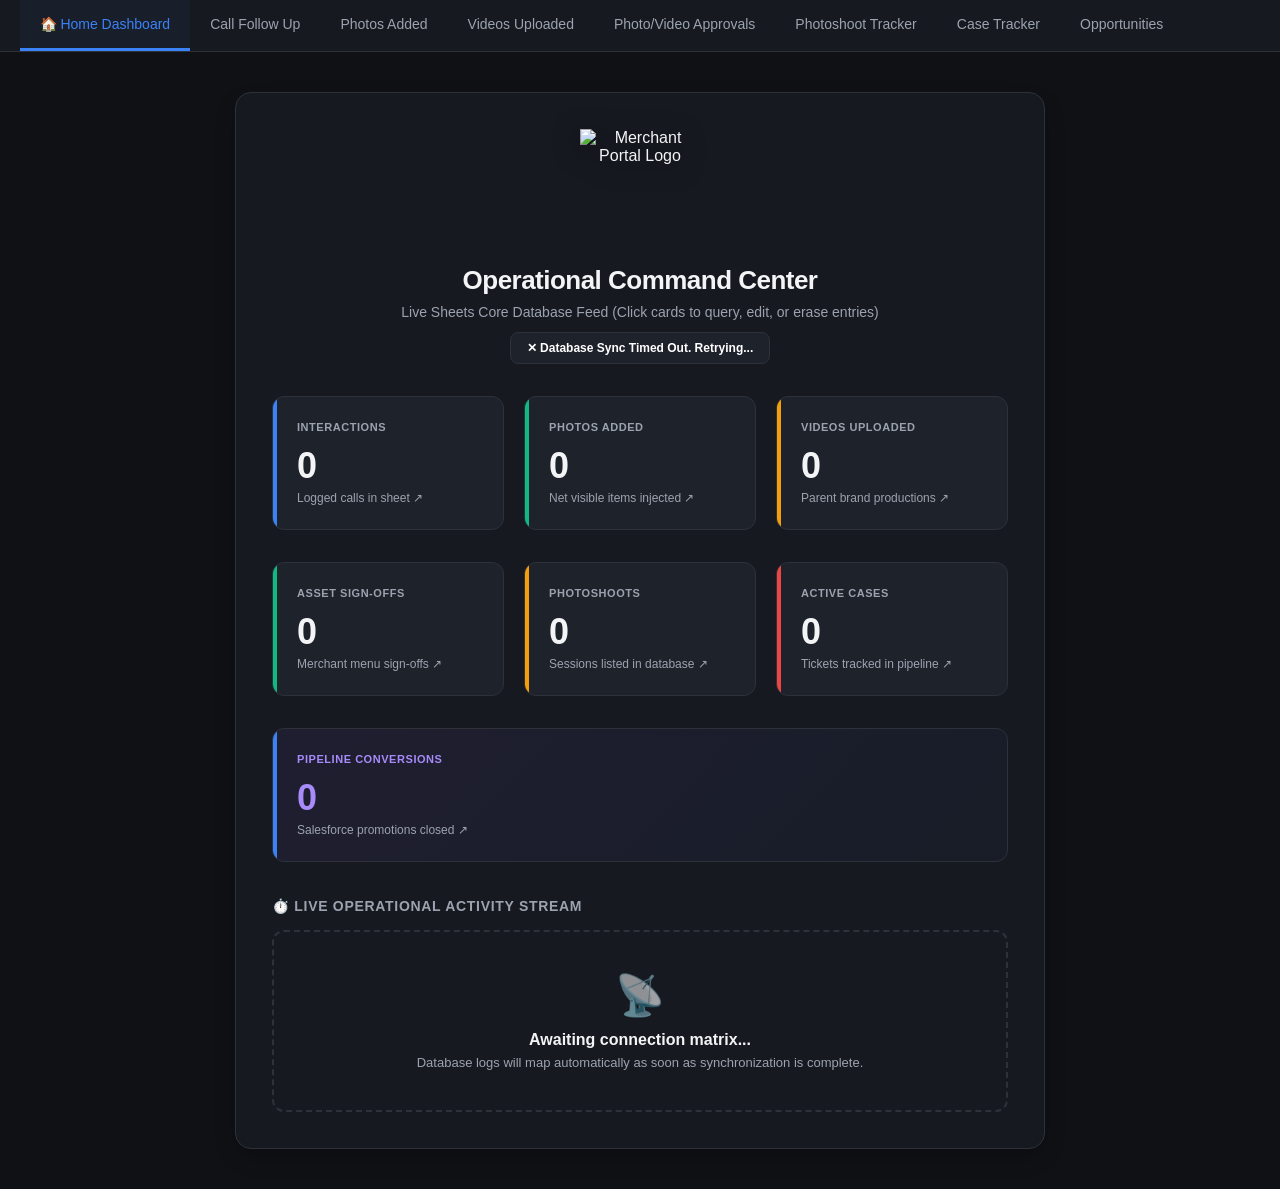
==== index.html @ c9da411a "Update index.html" ====
<!DOCTYPE html>
<html lang="en">
<head>
    <meta charset="UTF-8">
    <meta name="viewport" content="width=device-width, initial-scale=1.0">
    <title>Merchant Portal v3.0 - Live Sync Edition</title>
    
    <link rel="icon" type="image/png" href="https://i.imgur.com/VcJTtbD.png">
    
    <style>
        :root {
            --bg-color: #0f1115;
            --card-bg: #161920;
            --input-bg: #1e222b;
            --accent-color: #3b82f6;
            --accent-hover: #2563eb;
            --text-main: #f3f4f6;
            --text-muted: #9ca3af;
            --border-color: #2d3139;
            --success-color: #10b981;
            --warning-color: #f59e0b;
            --danger-color: #ef4444;
        }

        body {
            font-family: -apple-system, BlinkMacSystemFont, "Segoe UI", Roboto, sans-serif;
            background-color: var(--bg-color);
            color: var(--text-main);
            margin: 0;
            padding: 0;
            display: flex;
            flex-direction: column;
            align-items: center;
            min-height: 100vh;
        }

        .tab-navigation {
            width: 100%;
            background-color: var(--card-bg);
            border-bottom: 1px solid var(--border-color);
            display: flex;
            overflow-x: auto;
            padding: 0 20px;
            box-sizing: border-box;
            position: sticky;
            top: 0;
            z-index: 100;
        }

        .tab {
            padding: 16px 20px;
            font-size: 14px;
            font-weight: 500;
            color: var(--text-muted);
            cursor: pointer;
            border-bottom: 3px solid transparent;
            white-space: nowrap;
            transition: all 0.2s ease;
        }

        .tab.active {
            color: var(--accent-color);
            border-bottom-color: var(--accent-color);
            background-color: rgba(59, 130, 246, 0.05);
        }

        .tab:hover:not(.active) {
            color: var(--text-main);
            background-color: rgba(255, 255, 255, 0.02);
        }

        .container {
            width: 100%;
            max-width: 850px;
            padding: 40px 20px;
            box-sizing: border-box;
        }

        header {
            margin-bottom: 32px;
            text-align: center;
            display: flex;
            flex-direction: column;
            align-items: center;
        }

        .app-logo {
            width: 120px;
            height: 120px;
            object-fit: contain;
            margin-bottom: 16px;
            filter: drop-shadow(0 4px 12px rgba(0, 0, 0, 0.5));
        }

        h1 {
            font-size: 26px;
            font-weight: 600;
            margin: 0 0 8px 0;
            letter-spacing: -0.02em;
        }

        header p {
            color: var(--text-muted);
            margin: 0;
            font-size: 14px;
        }

        .form-card {
            background-color: var(--card-bg);
            border: 1px solid var(--border-color);
            border-radius: 16px;
            padding: 36px;
            box-shadow: 0 10px 25px -5px rgba(0, 0, 0, 0.3);
        }

        .form-section {
            display: none;
        }

        .form-section.active {
            display: block;
        }

        .form-group {
            margin-bottom: 24px;
        }

        .conditional-fields {
            display: none;
            border-left: 3px solid var(--accent-color);
            padding-left: 20px;
            margin-bottom: 24px;
            animation: fadeIn 0.3s ease-in-out;
        }

        @keyframes fadeIn {
            from { opacity: 0; transform: translateY(-5px); }
            to { opacity: 1; transform: translateY(0); }
        }

        label {
            display: block;
            font-size: 12px;
            font-weight: 600;
            margin-bottom: 8px;
            color: var(--text-muted);
            text-transform: uppercase;
            letter-spacing: 0.05em;
        }

        input[type="text"], input[type="number"], input[type="date"], input[type="time"], input[type="url"], select, textarea {
            width: 100%;
            padding: 14px;
            background-color: var(--input-bg);
            border: 1px solid var(--border-color);
            border-radius: 8px;
            color: var(--text-main);
            font-size: 15px;
            box-sizing: border-box;
            transition: all 0.2s ease;
        }

        input:focus, select:focus, textarea:focus {
            outline: none;
            border-color: var(--accent-color);
            box-shadow: 0 0 0 3px rgba(59, 130, 246, 0.15);
        }

        textarea {
            resize: vertical;
            min-height: 100px;
            font-family: inherit;
        }

        .grid-2 {
            display: grid;
            grid-template-columns: 1fr 1fr;
            gap: 20px;
        }

        .grid-3 {
            display: grid;
            grid-template-columns: 2fr 1fr 1fr;
            gap: 16px;
            align-items: end;
        }

        @media (max-width: 768px) {
            .grid-2, .grid-3 {
                grid-template-columns: 1fr;
                gap: 12px;
            }
        }

        button {
            width: 100%;
            padding: 16px;
            background-color: var(--accent-color);
            border: none;
            border-radius: 8px;
            color: white;
            font-size: 16px;
            font-weight: 600;
            cursor: pointer;
            transition: background-color 0.2s ease;
            margin-top: 10px;
        }

        button:hover { background-color: var(--accent-hover); }
        button:disabled { background-color: var(--border-color); color: var(--text-muted); cursor: not-allowed; }

        .status-msg {
            margin-top: 20px;
            font-size: 14px;
            text-align: center;
            font-weight: 500;
            padding: 12px;
            border-radius: 8px;
            display: none;
        }

        /* ================= DASHBOARD STYLES ================= */
        .dashboard-grid {
            display: grid;
            grid-template-columns: repeat(auto-fit, minmax(220px, 1fr));
            gap: 20px;
            margin-bottom: 32px;
        }

        .dash-card {
            background-color: var(--input-bg);
            border: 1px solid var(--border-color);
            border-radius: 12px;
            padding: 24px;
            display: flex;
            flex-direction: column;
            justify-content: space-between;
            position: relative;
            overflow: hidden;
            cursor: pointer;
            transition: transform 0.2s ease, box-shadow 0.2s ease;
        }

        .dash-card:hover {
            transform: translateY(-2px);
            box-shadow: 0 6px 20px rgba(0, 0, 0, 0.4);
            background-color: #232833;
        }

        .dash-card::before {
            content: '';
            position: absolute;
            top: 0;
            left: 0;
            width: 4px;
            height: 100%;
            background-color: var(--accent-color);
        }

        .dash-card.success::before { background-color: var(--success-color); }
        .dash-card.warning::before { background-color: var(--warning-color); }
        .dash-card.danger::before { background-color: var(--danger-color); }

        .dash-card-title {
            font-size: 11px;
            font-weight: 600;
            color: var(--text-muted);
            text-transform: uppercase;
            letter-spacing: 0.05em;
        }

        .dash-card-value {
            font-size: 36px;
            font-weight: 700;
            margin: 12px 0 4px 0;
            color: var(--text-main);
        }

        .dash-card-meta { font-size: 12px; color: var(--text-muted); }

        .empty-state {
            text-align: center;
            padding: 40px 20px;
            border: 2px dashed var(--border-color);
            border-radius: 12px;
            color: var(--text-muted);
            margin-top: 16px;
        }

        .empty-state-icon { font-size: 40px; margin-bottom: 12px; opacity: 0.6; }
        .empty-state h3 { margin: 0 0 6px 0; color: var(--text-main); font-size: 16px; }
        .empty-state p { margin: 0; font-size: 13px; }

        .recent-activity-section { margin-top: 36px; }

        .section-title {
            font-size: 14px;
            font-weight: 600;
            text-transform: uppercase;
            letter-spacing: 0.05em;
            color: var(--text-muted);
            margin-bottom: 16px;
            display: flex;
            align-items: center;
            gap: 8px;
        }

        .activity-log-item {
            background-color: var(--input-bg);
            border: 1px solid var(--border-color);
            padding: 14px 18px;
            border-radius: 8px;
            margin-bottom: 10px;
            display: flex;
            justify-content: space-between;
            align-items: center;
            font-size: 14px;
            animation: fadeIn 0.3s ease-in-out;
        }

        .activity-details span { font-weight: 600; color: var(--accent-color); }
        .activity-time { font-size: 12px; color: var(--text-muted); }

        .badge { padding: 4px 8px; font-size: 11px; font-weight: 600; border-radius: 4px; text-transform: uppercase; }
        .badge.call { background: rgba(59, 130, 246, 0.15); color: #60a5fa; }
        .badge.photo { background: rgba(16, 185, 129, 0.15); color: #34d399; }
        .badge.video { background: rgba(245, 158, 11, 0.15); color: #fbbf24; }
        .badge.case { background: rgba(239, 68, 68, 0.15); color: #f87171; }
        .badge.opp { background: rgba(139, 92, 246, 0.15); color: #a78bfa; }

        /* ================= MODAL INTERFACE OVERLAY FILTERS ================= */
        .modal-overlay {
            display: none;
            position: fixed;
            top: 0;
            left: 0;
            width: 100%;
            height: 100%;
            background-color: rgba(0, 0, 0, 0.75);
            backdrop-filter: blur(4px);
            z-index: 1000;
            justify-content: center;
            align-items: center;
            padding: 20px;
            box-sizing: border-box;
        }

        .modal-window {
            background-color: var(--card-bg);
            border: 1px solid var(--border-color);
            border-radius: 16px;
            width: 100%;
            max-width: 750px;
            max-height: 85vh;
            display: flex;
            flex-direction: column;
            box-shadow: 0 20px 50px rgba(0, 0, 0, 0.6);
            animation: modalSlideUp 0.2s ease-out;
        }

        @keyframes modalSlideUp {
            from { opacity: 0; transform: translateY(15px); }
            to { opacity: 1; transform: translateY(0); }
        }

        .modal-header {
            padding: 20px 24px;
            border-bottom: 1px solid var(--border-color);
            display: flex;
            justify-content: space-between;
            align-items: center;
        }

        .modal-title { font-size: 18px; font-weight: 600; margin: 0; }
        .modal-close-btn { background: none; border: none; color: var(--text-muted); font-size: 24px; cursor: pointer; padding: 0; margin: 0; width: auto; }
        .modal-close-btn:hover { color: var(--text-main); }

        .filter-control-panel {
            background-color: var(--input-bg);
            border-bottom: 1px solid var(--border-color);
            padding: 20px 24px;
        }

        .filter-control-panel input { padding: 10px; font-size: 14px; }
        .filter-action-btn { padding: 11px 14px; font-size: 13px; font-weight: 600; margin-top: 0; border-radius: 6px; }

        .modal-body { padding: 24px; overflow-y: auto; flex: 1; }

        .modal-data-row {
            background-color: var(--input-bg);
            border: 1px solid var(--border-color);
            border-radius: 10px;
            padding: 18px;
            margin-bottom: 14px;
            font-size: 14px;
            position: relative;
            box-shadow: 0 2px 8px rgba(0,0,0,0.15);
        }

        .modal-data-row .row-meta-tag {
            color: var(--accent-color);
            font-size: 11px;
            font-weight: 600;
            display: block;
            margin-bottom: 6px;
            text-transform: uppercase;
            letter-spacing: 0.05em;
        }

        .metric-item-pill-grid {
            display: grid;
            grid-template-columns: repeat(auto-fill, minmax(180px, 1fr));
            gap: 12px;
            margin-top: 10px;
            background-color: rgba(255,255,255,0.01);
            padding: 12px;
            border-radius: 6px;
            border: 1px solid var(--border-color);
        }

        .metric-pill strong { color: var(--text-muted); font-weight: 500; font-size: 11px; display:block; text-transform: uppercase; margin-bottom: 2px;}
        
        .mutation-btn-group {
            display: flex;
            justify-content: flex-end;
            gap: 10px;
            margin-top: 14px;
            border-top: 1px solid var(--border-color);
            padding-top: 12px;
        }

        .mutation-inline-btn {
            width: auto;
            margin-top: 0;
            padding: 6px 14px;
            font-size: 12px;
            border-radius: 4px;
        }
        .mutation-inline-btn.edit-trigger { background-color: var(--input-bg); border: 1px solid var(--border-color); color: var(--text-main); }
        .mutation-inline-btn.edit-trigger:hover { background-color: #2a2f3b; }
        .mutation-inline-btn.delete-trigger { background-color: rgba(239, 68, 68, 0.15); color: #f87171; border: 1px solid rgba(239, 68, 68, 0.2); }
        .mutation-inline-btn.delete-trigger:hover { background-color: var(--danger-color); color: white; }

        .inline-editing-form input, .inline-editing-form select, .inline-editing-form textarea {
            padding: 8px;
            font-size: 13px;
            margin-top: 4px;
        }
    </style>
</head>
<body>

<nav class="tab-navigation">
    <div class="tab active" onclick="switchTab(event, 'homeSection')">🏠 Home Dashboard</div>
    <div class="tab" onclick="switchTab(event, 'callsSection')">Call Follow Up</div>
    <div class="tab" onclick="switchTab(event, 'photosAddedSection')">Photos Added</div>
    <div class="tab" onclick="switchTab(event, 'videosUploadedSection')">Videos Uploaded</div>
    <div class="tab" onclick="switchTab(event, 'approvalsSection')">Photo/Video Approvals</div>
    <div class="tab" onclick="switchTab(event, 'photoshootSection')">Photoshoot Tracker</div>
    <div class="tab" onclick="switchTab(event, 'caseTrackerSection')">Case Tracker</div>
    <div class="tab" onclick="switchTab(event, 'opportunitiesSection')">Opportunities</div>
</nav>

<div class="container">
    <div class="form-card">
        
        <div id="homeSection" class="form-section active">
            <header>
                <img src="https://i.imgur.com/VcJTtbD.png" alt="Merchant Portal Logo" class="app-logo">
                <h1>Operational Command Center</h1>
                <p>Live Sheets Core Database Feed (Click cards to query, edit, or erase entries)</p>
                <button id="syncDatabaseBtn" onclick="syncGlobalHistory()" style="width:auto; padding: 8px 16px; font-size:12px; margin-top:12px; background-color: var(--input-bg); border: 1px solid var(--border-color);">🔄 Fetch Historical Logs</button>
            </header>

            <div class="dashboard-grid">
                <div class="dash-card" onclick="openDataModal('calls')">
                    <div class="dash-card-title">Interactions</div>
                    <div class="dash-card-value" id="dashCallsCount">0</div>
                    <div class="dash-card-meta">Logged calls in sheet ↗</div>
                </div>
                <div class="dash-card success" onclick="openDataModal('photosAdded')">
                    <div class="dash-card-title">Photos Added</div>
                    <div class="dash-card-value" id="dashPhotosCount">0</div>
                    <div class="dash-card-meta">Net visible items injected ↗</div>
                </div>
                <div class="dash-card warning" onclick="openDataModal('videosUploaded')">
                    <div class="dash-card-title">Videos Uploaded</div>
                    <div class="dash-card-value" id="dashVideosCount">0</div>
                    <div class="dash-card-meta">Parent brand productions ↗</div>
                </div>
            </div>

            <div class="dashboard-grid">
                <div class="dash-card success" onclick="openDataModal('contentApprovals')">
                    <div class="dash-card-title">Asset Sign-Offs</div>
                    <div class="dash-card-value" id="dashApprovalsCount">0</div>
                    <div class="dash-card-meta">Merchant menu sign-offs ↗</div>
                </div>
                <div class="dash-card warning" onclick="openDataModal('photoshootTracker')">
                    <div class="dash-card-title">Photoshoots</div>
                    <div class="dash-card-value" id="dashShootsCount">0</div>
                    <div class="dash-card-meta">Sessions listed in database ↗</div>
                </div>
                <div class="dash-card danger" onclick="openDataModal('caseTracker')">
                    <div class="dash-card-title">Active Cases</div>
                    <div class="dash-card-value" id="dashCasesCount">0</div>
                    <div class="dash-card-meta">Tickets tracked in pipeline ↗</div>
                </div>
            </div>

            <div class="dashboard-grid" style="grid-template-columns: 1fr;">
                <div class="dash-card" style="background: linear-gradient(135deg, rgba(139, 92, 246, 0.08) 0%, rgba(59, 130, 246, 0.03) 100%);" onclick="openDataModal('opportunities')">
                    <div class="dash-card-title" style="color: #a78bfa;">Pipeline Conversions</div>
                    <div class="dash-card-value" id="dashOppsCount" style="color: #a78bfa;">0</div>
                    <div class="dash-card-meta">Salesforce promotions closed ↗</div>
                </div>
            </div>

            <div class="recent-activity-section">
                <div class="section-title">⏱️ Live Operational Activity Stream</div>
                <div id="activityStreamContainer">
                    <div class="empty-state" id="dashboardEmptyState">
                        <div class="empty-state-icon">📡</div>
                        <h3>Awaiting connection matrix...</h3>
                        <p>Database logs will map automatically as soon as synchronization is complete.</p>
                    </div>
                </div>
            </div>
        </div>
        
        <div id="callsSection" class="form-section">
            <header>
                <img src="https://i.imgur.com/VcJTtbD.png" class="app-logo">
                <h1>Call Follow Up</h1>
            </header>
            <form onsubmit="handleFormSubmit(event, 'calls')">
                <div class="form-group">
                    <label>Store Name</label>
                    <input type="text" name="storeName" required>
                </div>
                <div class="grid-2">
                    <div class="form-group">
                        <label>Goal</label>
                        <select name="callGoal" required>
                            <option value="Decision Maker Call">Decision Maker Call</option>
                            <option value="Gate keeper call">Gate keeper call</option>
                            <option value="Google Meet Meeting">Google Meet Meeting</option>
                        </select>
                    </div>
                    <div class="form-group">
                        <label>Result</label>
                        <select name="callResult" required>
                            <option value="Completed">Completed</option>
                            <option value="Appointment set">Appointment set</option>
                            <option value="Pitching">Pitching</option>
                            <option value="No answer">No answer</option>
                            <option value="Left VM">Left VM</option>
                            <option value="Hung up">Hung up</option>
                            <option value="Requested callback">Requested callback</option>
                            <option value="DM Identified">DM Identified</option>
                            <option value="Incorrect number">Incorrect number</option>
                        </select>
                    </div>
                </div>
                <div class="grid-2">
                    <div class="form-group">
                        <label>Date (Optional)</label>
                        <input type="date" name="followUpDate">
                    </div>
                    <div class="form-group">
                        <label>Time (Optional)</label>
                        <input type="time" name="followUpTime">
                    </div>
                </div>
                <div class="form-group">
                    <label>Call Notes</label>
                    <textarea name="callNotes"></textarea>
                </div>
                <button type="submit">Log Call Entry</button>
            </form>
            <div class="status-msg"></div>
        </div>

        <div id="photosAddedSection" class="form-section">
            <header>
                <img src="https://i.imgur.com/VcJTtbD.png" class="app-logo">
                <h1>Photos Added</h1>
            </header>
            <form onsubmit="handleFormSubmit(event, 'photosAdded')">
                <div class="form-group">
                    <label>Store Name</label>
                    <input type="text" name="storeName" required>
                </div>
                <div class="grid-2">
                    <div class="form-group">
                        <label>Prev Missing</label>
                        <input type="number" name="prevMissing" required>
                    </div>
                    <div class="form-group">
                        <label>Curr Missing</label>
                        <input type="number" name="currMissing" required>
                    </div>
                </div>
                <button type="submit">Log Photos Added</button>
            </form>
            <div class="status-msg"></div>
        </div>

        <div id="videosUploadedSection" class="form-section">
            <header>
                <img src="https://i.imgur.com/VcJTtbD.png" class="app-logo">
                <h1>Videos Uploaded</h1>
            </header>
            <form onsubmit="handleFormSubmit(event, 'videosUploaded')">
                <div class="form-group">
                    <label>Business Name</label>
                    <input type="text" name="businessName" required>
                </div>
                <button type="submit">Log Video Upload</button>
            </form>
            <div class="status-msg"></div>
        </div>

        <div id="approvalsSection" class="form-section">
            <header>
                <img src="https://i.imgur.com/VcJTtbD.png" class="app-logo">
                <h1>Approvals</h1>
            </header>
            <form onsubmit="handleFormSubmit(event, 'contentApprovals')">
                <div class="form-group">
                    <label>Store Name</label>
                    <input type="text" name="storeName" required>
                </div>
                <div class="form-group">
                    <label>Type</label>
                    <select name="approvalType" required>
                        <option value="Photos Approved">Photos Approved</option>
                        <option value="Videos Approved">Videos Approved</option>
                        <option value="Both Approved">Both Approved</option>
                    </select>
                </div>
                <div class="form-group">
                    <label>Notes</label>
                    <textarea name="approvalNotes"></textarea>
                </div>
                <button type="submit">Log Asset Approval</button>
            </form>
            <div class="status-msg"></div>
        </div>

        <div id="photoshootSection" class="form-section">
            <header>
                <img src="https://i.imgur.com/VcJTtbD.png" class="app-logo">
                <h1>Photoshoot</h1>
            </header>
            <form onsubmit="handleFormSubmit(event, 'photoshootTracker')">
                <div class="form-group">
                    <label>Store Name</label>
                    <input type="text" name="storeName" required>
                </div>
                <div class="grid-2">
                    <div class="form-group">
                        <label>Date</label>
                        <input type="date" name="shootDate" required>
                    </div>
                    <div class="form-group">
                        <label>Time</label>
                        <input type="time" name="shootTime" required>
                    </div>
                </div>
                <div class="form-group">
                    <label>Status</label>
                    <select name="shootStatus" required>
                        <option value="Completed">Completed</option>
                        <option value="In progress">In progress</option>
                        <option value="Blocked">Blocked</option>
                    </select>
                </div>
                <div class="form-group">
                    <label>Notes</label>
                    <textarea name="shootNotes"></textarea>
                </div>
                <button type="submit">Log Photoshoot Entry</button>
            </form>
            <div class="status-msg"></div>
        </div>

        <div id="caseTrackerSection" class="form-section">
            <header>
                <img src="https://i.imgur.com/VcJTtbD.png" class="app-logo">
                <h1>Case Tracker</h1>
            </header>
            <form onsubmit="handleFormSubmit(event, 'caseTracker')">
                <div class="grid-2">
                    <div class="form-group">
                        <label>Business Name</label>
                        <input type="text" name="businessName" required>
                    </div>
                    <div class="form-group">
                        <label>Case #</label>
                        <input type="text" name="caseNumber" required>
                    </div>
                </div>
                <div class="grid-2">
                    <div class="form-group">
                        <label>Type</label>
                        <select name="caseType" required>
                            <option value="AM Case">AM Case</option>
                            <option value="Photo Case">Photo Case</option>
                            <option value="Menu">Menu</option>
                        </select>
                    </div>
                    <div class="form-group">
                        <label>Resolved?</label>
                        <select name="caseResolved" required>
                            <option value="In progress">In progress</option>
                            <option value="Resolved">Resolved</option>
                            <option value="Solved w/ no resolution">Solved w/ no resolution</option>
                        </select>
                    </div>
                </div>
                <div class="form-group">
                    <label>Notes</label>
                    <textarea name="caseNotes"></textarea>
                </div>
                <button type="submit">Log Case Ticket</button>
            </form>
            <div class="status-msg"></div>
        </div>

        <div id="opportunitiesSection" class="form-section">
            <header>
                <img src="https://i.imgur.com/VcJTtbD.png" class="app-logo">
                <h1>Opportunities</h1>
            </header>
            <form onsubmit="handleFormSubmit(event, 'opportunities')">
                <div class="grid-2">
                    <div class="form-group">
                        <label>Store Name</label>
                        <input type="text" name="storeName" required>
                    </div>
                    <div class="form-group">
                        <label>Type</label>
                        <select name="oppType" required>
                            <option value="Ad">Ad</option>
                            <option value="Promo">Promo</option>
                        </select>
                    </div>
                </div>
                <div class="form-group">
                    <label>Co-Funded?</label>
                    <select name="isCoFunded" onchange="toggleCoFundedFields(this.value)">
                        <option value="No">No</option>
                        <option value="Yes">Yes</option>
                    </select>
                </div>
                <div class="conditional-fields" id="coFundedBlock">
                    <div class="grid-2">
                        <div class="form-group">
                            <label>Split %</label>
                            <input type="text" name="coFundedSplit" placeholder="70/30">
                        </div>
                        <div class="form-group">
                            <label>Budget</label>
                            <input type="text" name="oppBudget">
                        </div>
                    </div>
                </div>
                <div class="form-group">
                    <label>Salesforce Link</label>
                    <input type="url" name="salesforceLink" required>
                </div>
                <button type="submit">Log Opportunity</button>
            </form>
            <div class="status-msg"></div>
        </div>

    </div>
</div>

<div id="dataModal" class="modal-overlay" onclick="closeDataModal(event)">
    <div class="modal-window" onclick="event.stopPropagation()">
        <div class="modal-header">
            <h2 class="modal-title" id="modalTitle">Database Engine Log Query</h2>
            <button class="modal-close-btn" onclick="document.getElementById('dataModal').style.display='none'">×</button>
        </div>
        
        <div class="filter-control-panel">
            <div class="grid-3">
                <div>
                    <label style="font-size:10px; margin-bottom:4px;">Merchant Name Search</label>
                    <input type="text" id="filterStoreSearch" placeholder="Search by text index...">
                </div>
                <div>
                    <label style="font-size:10px; margin-bottom:4px;">Start Date Range</label>
                    <input type="date" id="filterStartDate">
                </div>
                <div>
                    <label style="font-size:10px; margin-bottom:4px;">End Date Range</label>
                    <input type="date" id="filterEndDate">
                </div>
            </div>
            <div class="grid-2" style="margin-top: 14px; gap: 10px;">
                <button class="filter-action-btn" onclick="applyActiveModalFilters()" style="background-color: var(--accent-color);">🔍 Apply Filter Execution</button>
                <button class="filter-action-btn" onclick="resetModalFilters()" style="background-color: var(--input-bg); border: 1px solid var(--border-color); color: var(--text-main);">Reset Parameters</button>
            </div>
        </div>

        <div class="modal-body" id="modalBody"></div>
    </div>
</div>

<script>
    const WEB_APP_URL = "https://script.google.com/a/macros/ext.doordash.com/s/AKfycbwh7GddixjGsa8F1WHE45UZ7JmR4wZBAHrEcks8XUan-2PnwI0G-pnbQ5vX62OKtggAJQ/exec";
    
    let currentModalCategory = "";
    
    const sessionMetrics = { calls: 0, photosAdded: 0, videosUploaded: 0, contentApprovals: 0, photoshootTracker: 0, caseTracker: 0, opportunities: 0 };
    const localSessionHistory = { calls: [], photosAdded: [], videosUploaded: [], contentApprovals: [], photoshootTracker: [], caseTracker: [], opportunities: [] };
    let globalHistoricalDatabase = {}; 

    const sheetTabMapping = {
        calls: "Calls Master",
        photosAdded: "Photos Added",
        videosUploaded: "Videos Uploaded",
        contentApprovals: "Photo-Video Approvals",
        photoshootTracker: "Photoshoot Tracker",
        caseTracker: "Case Tracker",
        opportunities: "Opportunities"
    };

    function switchTab(event, sectionId) {
        document.querySelectorAll('.tab').forEach(t => t.classList.remove('active'));
        document.querySelectorAll('.form-section').forEach(s => s.classList.remove('active'));
        event.currentTarget.classList.add('active');
        document.getElementById(sectionId).classList.add('active');
    }

    function toggleCoFundedFields(value) {
        const block = document.getElementById('coFundedBlock');
        const inputs = block.querySelectorAll('input');
        if (value === "Yes") { block.style.display = "block"; inputs.forEach(i => i.required = true); } 
        else { block.style.display = "none"; inputs.forEach(i => { i.required = false; i.value = ""; }); }
    }

    function syncGlobalHistory() {
        const syncBtn = document.getElementById('syncDatabaseBtn');
        syncBtn.textContent = "Connecting to Sheets Engine Data Stream...";
        syncBtn.disabled = true;

        const callbackName = 'doorDashCallback_' + Math.round(100000 * Math.random());
        
        window[callbackName] = function(data) {
            globalHistoricalDatabase = data;
            syncBtn.textContent = "✓ Master Sheets Linked Real-Time";
            syncBtn.style.color = "var(--success-color)";
            syncBtn.disabled = false;
            
            recalculateDashboardCounters();
            buildActivityStreamFromHistory();
            
            delete window[callbackName];
            document.getElementById('syncScriptTag')?.remove();
        };

        const script = document.createElement('script');
        script.id = 'syncScriptTag';
        script.src = WEB_APP_URL + (WEB_APP_URL.includes('?') ? '&' : '?') + 'callback=' + callbackName;
        script.onerror = function() {
            syncBtn.textContent = "✕ Database Sync Timed Out. Retrying...";
            syncBtn.disabled = false;
        };
        document.body.appendChild(script);
    }

    function recalculateDashboardCounters() {
        if (!globalHistoricalDatabase) return;
        
        let callsCount = (globalHistoricalDatabase["Calls Master"] || []).length;
        let videosCount = (globalHistoricalDatabase["Videos Uploaded"] || []).length;
        let approvalsCount = (globalHistoricalDatabase["Photo-Video Approvals"] || []).length;
        let shootsCount = (globalHistoricalDatabase["Photoshoot Tracker"] || []).length;
        let casesCount = (globalHistoricalDatabase["Case Tracker"] || []).length;
        let oppsCount = (globalHistoricalDatabase["Opportunities"] || []).length;

        let netPhotos = 0;
        (globalHistoricalDatabase["Photos Added"] || []).forEach(row => {
            netPhotos += (parseInt(row["Photos Added"]) || 0);
        });

        document.getElementById('dashCallsCount').textContent = callsCount;
        document.getElementById('dashPhotosCount').textContent = netPhotos;
        document.getElementById('dashVideosCount').textContent = videosCount;
        document.getElementById('dashApprovalsCount').textContent = approvalsCount;
        document.getElementById('dashShootsCount').textContent = shootsCount;
        document.getElementById('dashCasesCount').textContent = casesCount;
        document.getElementById('dashOppsCount').textContent = oppsCount;
    }

    function buildActivityStreamFromHistory() {
        const streamContainer = document.getElementById('activityStreamContainer');
        streamContainer.innerHTML = "";
        
        let mergedList = [];

        Object.keys(sheetTabMapping).forEach(catKey => {
            const tabName = sheetTabMapping[catKey];
            const records = globalHistoricalDatabase[tabName] || [];
            records.forEach(r => {
                mergedList.push({
                    category: catKey,
                    store: r["Store Name"] || r["Store"] || r["Business Name"] || "Merchant Record",
                    time: r["Timestamp"] || r["Date Logged"] || r["Date"] || new Date().toISOString(),
                    id: r["ID"] || ""
                });
            });
        });

        mergedList.sort((a, b) => new Date(b.time) - new Date(a.time));
        const limitedList = mergedList.slice(0, 8);

        if(limitedList.length === 0) {
            streamContainer.innerHTML = `
                <div class="empty-state" id="dashboardEmptyState">
                    <div class="empty-state-icon">📡</div>
                    <h3>Sheet database is empty</h3>
                    <p>No transactions parsed yet. Fill out data forms to write items live into the workbook lines.</p>
                </div>`;
            return;
        }

        limitedList.forEach(item => {
            const activityItem = document.createElement('div');
            activityItem.className = 'activity-log-item';
            const displayTime = new Date(item.time).toLocaleTimeString([], { hour: '2-digit', minute: '2-digit' });
            
            let displayBadge = item.category === 'photosAdded' ? 'photo' : item.category === 'videosUploaded' ? 'video' : item.category === 'contentApprovals' ? 'opp' : item.category === 'caseTracker' ? 'case' : 'call';
            
            activityItem.innerHTML = `<div class="activity-details"><span class="badge ${displayBadge}">${item.id || item.category}</span> Verified tracking for <span>${item.store}</span></div><div class="activity-time">${displayTime}</div>`;
            streamContainer.appendChild(activityItem);
        });
    }

    function openDataModal(category) {
        currentModalCategory = category;
        document.getElementById('dataModal').style.display = "flex";
        resetModalFilters();
    }

    function resetModalFilters() {
        document.getElementById('filterStoreSearch').value = "";
        document.getElementById('filterStartDate').value = "";
        document.getElementById('filterEndDate').value = "";
        applyActiveModalFilters();
    }

    function applyActiveModalFilters() {
        const body = document.getElementById('modalBody');
        body.innerHTML = "";

        const searchTerm = document.getElementById('filterStoreSearch').value.toLowerCase();
        const startVal = document.getElementById('filterStartDate').value;
        const endVal = document.getElementById('filterEndDate').value;

        const targetTab = sheetTabMapping[currentModalCategory];
        let records = globalHistoricalDatabase[targetTab] || [];
        let isHistorical = true;

        if (records.length === 0) {
            records = localSessionHistory[currentModalCategory] || [];
            isHistorical = false;
        }

        let filtered = records.filter(item => {
            const storeName = (item["Store Name"] || item["Store"] || item["Business Name"] || item["storeName"] || item["businessName"] || "").toString().toLowerCase();
            const dateStr = item["Timestamp"] || item["Date Logged"] || item["Date"] || item["loggedAt"] || "";
            
            if (searchTerm && !storeName.includes(searchTerm)) return false;
            if (dateStr) {
                const ms = new Date(dateStr).getTime();
                if (startVal && ms < new Date(startVal + "T00:00:00").getTime()) return false;
                if (endVal && ms > new Date(endVal + "T23:59:59").getTime()) return false;
            }
            return true;
        });

        if (filtered.length === 0) {
            body.innerHTML = `<div class="empty-state" style="border:none;"><h3>No records match criteria</h3><p>Verify parameters or ensure your sheet contains logged data lines.</p></div>`;
            return;
        }

        filtered.forEach(item => {
            const rowDiv = document.createElement('div');
            rowDiv.className = 'modal-data-row';
            rowDiv.id = `row-wrapper-${item["ID"] || 'temp'}`;
            
            const rawTime = item["Timestamp"] || item["Date Logged"] || item["Date"] || item["loggedAt"] ? new Date(item["Timestamp"] || item["Date Logged"] || item["Date"] || item["loggedAt"]).toLocaleDateString() + " " + new Date(item["Timestamp"] || item["Date Logged"] || item["Date"] || item["loggedAt"]).toLocaleTimeString([], {hour:'2-digit', minute:'2-digit'}) : "N/A";
            const name = item["Store Name"] || item["Store"] || item["Business Name"] || item["storeName"] || item["businessName"] || "Merchant Record";

            let gridHtml = `<div class="metric-item-pill-grid" id="view-pillbox-${item["ID"]}">`;
            Object.keys(item).forEach(key => {
                if(!["ID", "Timestamp", "loggedAt", "formSource"].includes(key)) {
                    gridHtml += `<div class="metric-pill"><strong>${key}</strong><span>${item[key]}</span></div>`;
                }
            });
            gridHtml += `</div>`;

            let editFormHtml = `<div class="inline-editing-form" id="edit-formbox-${item["ID"]}" style="display:none; margin-top:10px;">`;
            Object.keys(item).forEach(key => {
                if(!["ID", "Timestamp", "loggedAt", "formSource"].includes(key)) {
                    editFormHtml += `
                        <div style="margin-bottom:10px;">
                            <label style="font-size:10px; color:var(--accent-color);">${key}</label>
                            <input type="text" data-field-key="${key}" value="${item[key]}" style="padding:8px; background:var(--bg-color);">
                        </div>`;
                }
            });
            editFormHtml += `
                <div style="display:grid; grid-template-columns: 1fr 1fr; gap:10px; margin-top:12px;">
                    <button onclick="submitInlineEditMutation('${item["ID"]}')" style="padding:8px; font-size:12px; margin-top:0; background:var(--success-color);">💾 Save Revision</button>
                    <button onclick="toggleInlineEditLayout('${item["ID"]}', false)" style="padding:8px; font-size:12px; margin-top:0; background:var(--border-color); color:var(--text-main);">Cancel</button>
                </div>
            </div>`;

            rowDiv.innerHTML = `
                <span class="row-meta-tag">${item["ID"] || 'PENDING'} — ${rawTime} ${!isHistorical ? '[Local Backup Session]' : '[Sheet Database]'}</span>
                <strong style="font-size:16px;">${name}</strong>
                ${gridHtml}
                ${editFormHtml}
                <div class="mutation-btn-group" id="btn-group-${item["ID"]}">
                    <button class="mutation-inline-btn edit-trigger" onclick="toggleInlineEditLayout('${item["ID"]}', true)">✏️ Edit Row</button>
                    <button class="mutation-inline-btn delete-trigger" onclick="executeRowDeletionMutation('${item["ID"]}')">🗑️ Erase Record</button>
                </div>`;
                
            body.appendChild(rowDiv);
        });
    }

    function toggleInlineEditLayout(id, showForm) {
        document.getElementById(`view-pillbox-${id}`).style.display = showForm ? "none" : "grid";
        document.getElementById(`edit-formbox-${id}`).style.display = showForm ? "block" : "none";
        document.getElementById(`btn-group-${id}`).style.display = showForm ? "none" : "flex";
    }

    function submitInlineEditMutation(recordId) {
        const formBox = document.getElementById(`edit-formbox-${recordId}`);
        const inputs = formBox.querySelectorAll('input[data-field-key]');
        const updatedFields = {};
        
        inputs.forEach(input => {
            updatedFields[input.getAttribute('data-field-key')] = input.value;
        });

        const targetTab = sheetTabMapping[currentModalCategory];
        const payload = { operationType: "edit", targetTab: targetTab, recordId: recordId, updatedFields: updatedFields };

        const targetRow = document.getElementById(`row-wrapper-${recordId}`);
        targetRow.style.opacity = "0.4";

        fetch(WEB_APP_URL, {
            method: "POST",
            mode: "no-cors",
            headers: { "Content-Type": "application/json" },
            body: JSON.stringify(payload)
        })
        .then(() => {
            let localTargetArray = globalHistoricalDatabase[targetTab] || [];
            let itemIdx = localTargetArray.findIndex(r => r["ID"] === recordId);
            if(itemIdx !== -1) {
                Object.keys(updatedFields).forEach(k => { localTargetArray[itemIdx][k] = updatedFields[k]; });
            }
            targetRow.style.opacity = "1";
            toggleInlineEditLayout(recordId, false);
            applyActiveModalFilters();
            recalculateDashboardCounters();
        })
        .catch(err => {
            alert("Network timeout. Revision failed.");
            targetRow.style.opacity = "1";
            console.error(err);
        });
    }

    function executeRowDeletionMutation(recordId) {
        if (!confirm(`⚠️ Confirm Deletion:\nAre you sure you want to permanently erase record ${recordId} from Google Sheets?`)) return;

        const targetTab = sheetTabMapping[currentModalCategory];
        const payload = { operationType: "delete", targetTab: targetTab, recordId: recordId };

        const targetRow = document.getElementById(`row-wrapper-${recordId}`);
        targetRow.style.opacity = "0.3";

        fetch(WEB_APP_URL, {
            method: "POST",
            mode: "no-cors",
            headers: { "Content-Type": "application/json" },
            body: JSON.stringify(payload)
        })
        .then(() => {
            let localTargetArray = globalHistoricalDatabase[targetTab] || [];
            globalHistoricalDatabase[targetTab] = localTargetArray.filter(r => r["ID"] !== recordId);
            targetRow.remove();
            applyActiveModalFilters();
            recalculateDashboardCounters();
            buildActivityStreamFromHistory();
        })
        .catch(err => {
            alert("Erase failed. Sync error.");
            targetRow.style.opacity = "1";
            console.error(err);
        });
    }

    function handleFormSubmit(e, actionType) {
        e.preventDefault();
        const form = e.target;
        const btn = form.querySelector('button[type="submit"]');
        const status = form.nextElementSibling;
        
        btn.disabled = true;
        btn.textContent = "Writing Row to Live Sheets...";
        status.style.display = "none";

        const formData = new FormData(form);
        const data = Object.fromEntries(formData.entries());
        data.formSource = actionType;

        fetch(WEB_APP_URL, {
            method: 'POST',
            mode: 'no-cors',
            headers: { 'Content-Type': 'application/json' },
            body: JSON.stringify(data)
        })
        .then(() => {
            status.style.display = "block";
            status.style.backgroundColor = "rgba(16, 185, 129, 0.1)";
            status.style.color = "#10b981";
            status.style.border = "1px solid rgba(16, 185, 129, 0.2)";
            status.textContent = "✓ Recorded perfectly! Row added to Google Sheets database.";
            
            const sessionPayload = { ...data, loggedAt: new Date().toISOString() };
            localSessionHistory[actionType].push(sessionPayload);

            form.reset();
            if(actionType === "opportunities") toggleCoFundedFields("No");
            
            setTimeout(syncGlobalHistory, 1200);
        })
        .catch(err => {
            status.style.display = "block";
            status.style.backgroundColor = "rgba(239, 68, 68, 0.1)";
            status.style.color = "#ef4444";
            status.style.border = "1px solid rgba(239, 68, 68, 0.2)";
            status.textContent = "✕ Handshake error. Entry submission blocked.";
            console.error(err);
        })
        .finally(() => {
            btn.disabled = false;
            if (actionType === 'calls') btn.textContent = "Log Call Entry";
            else if (actionType === 'photosAdded') btn.textContent = "Log Photos Added";
            else if (actionType === 'videosUploaded') btn.textContent = "Log Video Upload";
            else if (actionType === 'contentApprovals') btn.textContent = "Log Asset Approval";
            else if (actionType === 'photoshootTracker') btn.textContent = "Log Photoshoot Entry";
            else if (actionType === 'caseTracker') btn.textContent = "Log Case Ticket";
            else btn.textContent = "Log Opportunity";
        });
    }

    function closeDataModal(e) { document.getElementById('dataModal').style.display = 'none'; }
    window.addEventListener('load', () => { syncGlobalHistory(); });
</script>
</body>
</html>
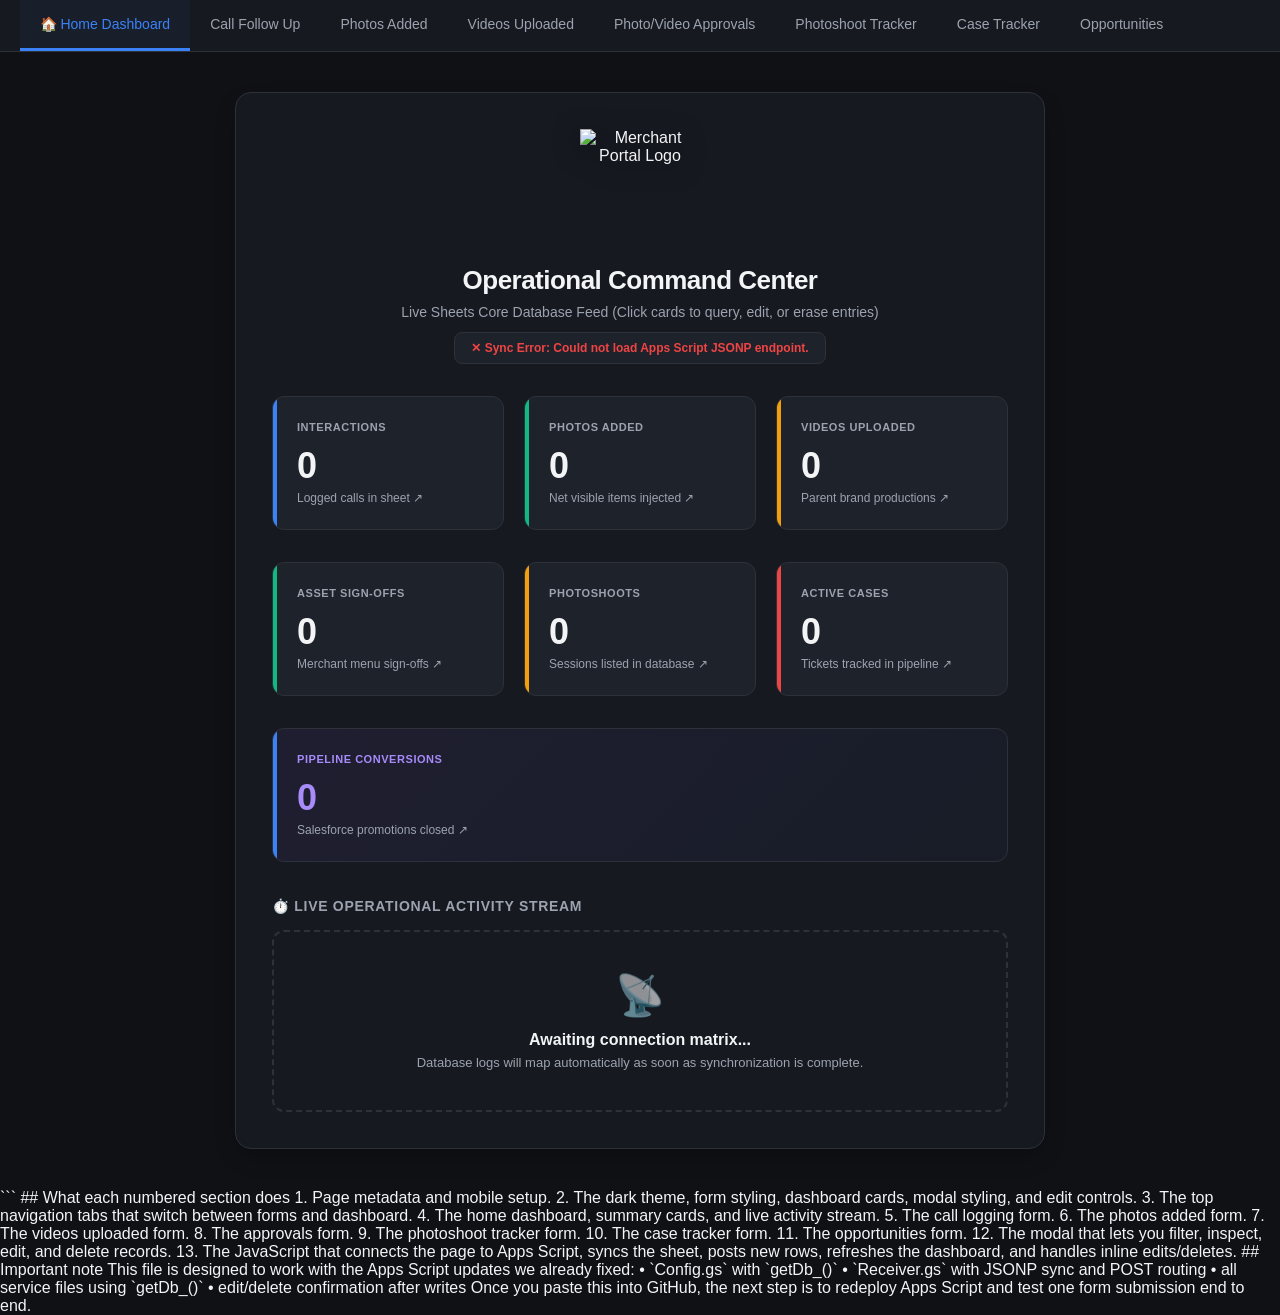
==== commit 9704f15d: "Update index.html" ====
--- a/index.html
+++ b/index.html
@@ -1,12 +1,13 @@
 <!DOCTYPE html>
 <html lang="en">
 <head>
+    <!-- 1) Page metadata and mobile behavior -->
     <meta charset="UTF-8">
     <meta name="viewport" content="width=device-width, initial-scale=1.0">
     <title>Merchant Portal v3.0 - Live Sync Edition</title>
-    
     <link rel="icon" type="image/png" href="https://i.imgur.com/VcJTtbD.png">
-    
+
+    <!-- 2) Visual design and layout -->
     <style>
         :root {
             --bg-color: #0f1115;
@@ -113,17 +114,10 @@
             box-shadow: 0 10px 25px -5px rgba(0, 0, 0, 0.3);
         }
 
-        .form-section {
-            display: none;
-        }
-
-        .form-section.active {
-            display: block;
-        }
-
-        .form-group {
-            margin-bottom: 24px;
-        }
+        .form-section { display: none; }
+        .form-section.active { display: block; }
+
+        .form-group { margin-bottom: 24px; }
 
         .conditional-fields {
             display: none;
@@ -172,18 +166,8 @@
             font-family: inherit;
         }
 
-        .grid-2 {
-            display: grid;
-            grid-template-columns: 1fr 1fr;
-            gap: 20px;
-        }
-
-        .grid-3 {
-            display: grid;
-            grid-template-columns: 2fr 1fr 1fr;
-            gap: 16px;
-            align-items: end;
-        }
+        .grid-2 { display: grid; grid-template-columns: 1fr 1fr; gap: 20px; }
+        .grid-3 { display: grid; grid-template-columns: 2fr 1fr 1fr; gap: 16px; align-items: end; }
 
         @media (max-width: 768px) {
             .grid-2, .grid-3 {
@@ -219,7 +203,6 @@
             display: none;
         }
 
-        /* ================= DASHBOARD STYLES ================= */
         .dashboard-grid {
             display: grid;
             grid-template-columns: repeat(auto-fit, minmax(220px, 1fr));
@@ -328,7 +311,6 @@
         .badge.case { background: rgba(239, 68, 68, 0.15); color: #f87171; }
         .badge.opp { background: rgba(139, 92, 246, 0.15); color: #a78bfa; }
 
-        /* ================= MODAL INTERFACE OVERLAY FILTERS ================= */
         .modal-overlay {
             display: none;
             position: fixed;
@@ -418,7 +400,14 @@
             border: 1px solid var(--border-color);
         }
 
-        .metric-pill strong { color: var(--text-muted); font-weight: 500; font-size: 11px; display:block; text-transform: uppercase; margin-bottom: 2px;}
+        .metric-pill strong {
+            color: var(--text-muted);
+            font-weight: 500;
+            font-size: 11px;
+            display:block;
+            text-transform: uppercase;
+            margin-bottom: 2px;
+        }
         
         .mutation-btn-group {
             display: flex;
@@ -450,6 +439,7 @@
 </head>
 <body>
 
+<!-- 3) Main tab navigation -->
 <nav class="tab-navigation">
     <div class="tab active" onclick="switchTab(event, 'homeSection')">🏠 Home Dashboard</div>
     <div class="tab" onclick="switchTab(event, 'callsSection')">Call Follow Up</div>
@@ -464,6 +454,7 @@
 <div class="container">
     <div class="form-card">
         
+        <!-- 4) Dashboard area -->
         <div id="homeSection" class="form-section active">
             <header>
                 <img src="https://i.imgur.com/VcJTtbD.png" alt="Merchant Portal Logo" class="app-logo">
@@ -528,6 +519,7 @@
             </div>
         </div>
         
+        <!-- 5) Call log form -->
         <div id="callsSection" class="form-section">
             <header>
                 <img src="https://i.imgur.com/VcJTtbD.png" class="app-logo">
@@ -581,6 +573,7 @@
             <div class="status-msg"></div>
         </div>
 
+        <!-- 6) Photos Added form -->
         <div id="photosAddedSection" class="form-section">
             <header>
                 <img src="https://i.imgur.com/VcJTtbD.png" class="app-logo">
@@ -606,6 +599,7 @@
             <div class="status-msg"></div>
         </div>
 
+        <!-- 7) Videos Uploaded form -->
         <div id="videosUploadedSection" class="form-section">
             <header>
                 <img src="https://i.imgur.com/VcJTtbD.png" class="app-logo">
@@ -621,6 +615,7 @@
             <div class="status-msg"></div>
         </div>
 
+        <!-- 8) Approvals form -->
         <div id="approvalsSection" class="form-section">
             <header>
                 <img src="https://i.imgur.com/VcJTtbD.png" class="app-logo">
@@ -648,6 +643,7 @@
             <div class="status-msg"></div>
         </div>
 
+        <!-- 9) Photoshoot tracker form -->
         <div id="photoshootSection" class="form-section">
             <header>
                 <img src="https://i.imgur.com/VcJTtbD.png" class="app-logo">
@@ -685,6 +681,7 @@
             <div class="status-msg"></div>
         </div>
 
+        <!-- 10) Case tracker form -->
         <div id="caseTrackerSection" class="form-section">
             <header>
                 <img src="https://i.imgur.com/VcJTtbD.png" class="app-logo">
@@ -728,6 +725,7 @@
             <div class="status-msg"></div>
         </div>
 
+        <!-- 11) Opportunities form -->
         <div id="opportunitiesSection" class="form-section">
             <header>
                 <img src="https://i.imgur.com/VcJTtbD.png" class="app-logo">
@@ -778,6 +776,7 @@
     </div>
 </div>
 
+<!-- 12) Record modal for viewing and editing rows -->
 <div id="dataModal" class="modal-overlay" onclick="closeDataModal(event)">
     <div class="modal-window" onclick="event.stopPropagation()">
         <div class="modal-header">
@@ -810,11 +809,11 @@
     </div>
 </div>
 
+<!-- 13) JavaScript logic: syncing, form submission, edit/delete, dashboard refresh -->
 <script>
     const WEB_APP_URL = "https://script.google.com/a/macros/ext.doordash.com/s/AKfycbwh7GddixjGsa8F1WHE45UZ7JmR4wZBAHrEcks8XUan-2PnwI0G-pnbQ5vX62OKtggAJQ/exec";
     
     let currentModalCategory = "";
-    
     const sessionMetrics = { calls: 0, photosAdded: 0, videosUploaded: 0, contentApprovals: 0, photoshootTracker: 0, caseTracker: 0, opportunities: 0 };
     const localSessionHistory = { calls: [], photosAdded: [], videosUploaded: [], contentApprovals: [], photoshootTracker: [], caseTracker: [], opportunities: [] };
     let globalHistoricalDatabase = {}; 
@@ -843,34 +842,90 @@
         else { block.style.display = "none"; inputs.forEach(i => { i.required = false; i.value = ""; }); }
     }
 
+    function normalizeDatabasePayload(response) {
+        if (!response) throw new Error("No response returned from Apps Script.");
+        if (response.status === "error" || response.error) throw new Error(response.message || response.error);
+        return response.data || response;
+    }
+
+    function delay(ms) {
+        return new Promise(resolve => setTimeout(resolve, ms));
+    }
+
+    function postToAppsScript(payload) {
+        const body = new URLSearchParams();
+        body.append("payload", JSON.stringify(payload));
+
+        return fetch(WEB_APP_URL, {
+            method: "POST",
+            mode: "no-cors",
+            credentials: "include",
+            body: body
+        });
+    }
+
     function syncGlobalHistory() {
-        const syncBtn = document.getElementById('syncDatabaseBtn');
-        syncBtn.textContent = "Connecting to Sheets Engine Data Stream...";
-        syncBtn.disabled = true;
-
-        const callbackName = 'doorDashCallback_' + Math.round(100000 * Math.random());
-        
-        window[callbackName] = function(data) {
-            globalHistoricalDatabase = data;
-            syncBtn.textContent = "✓ Master Sheets Linked Real-Time";
-            syncBtn.style.color = "var(--success-color)";
-            syncBtn.disabled = false;
-            
-            recalculateDashboardCounters();
-            buildActivityStreamFromHistory();
-            
-            delete window[callbackName];
-            document.getElementById('syncScriptTag')?.remove();
-        };
-
-        const script = document.createElement('script');
-        script.id = 'syncScriptTag';
-        script.src = WEB_APP_URL + (WEB_APP_URL.includes('?') ? '&' : '?') + 'callback=' + callbackName;
-        script.onerror = function() {
-            syncBtn.textContent = "✕ Database Sync Timed Out. Retrying...";
-            syncBtn.disabled = false;
-        };
-        document.body.appendChild(script);
+        return syncGlobalHistoryAsync().catch(err => {
+            console.error(err);
+            const syncBtn = document.getElementById('syncDatabaseBtn');
+            if (syncBtn) {
+                syncBtn.textContent = "✕ Sync Error: " + err.message;
+                syncBtn.style.color = "var(--danger-color)";
+                syncBtn.disabled = false;
+            }
+        });
+    }
+
+    function syncGlobalHistoryAsync() {
+        return new Promise((resolve, reject) => {
+            const syncBtn = document.getElementById('syncDatabaseBtn');
+            if (syncBtn) {
+                syncBtn.textContent = "Connecting to Sheets Engine Data Stream...";
+                syncBtn.disabled = true;
+            }
+
+            const callbackName = 'doorDashCallback_' + Date.now() + '_' + Math.floor(Math.random() * 100000);
+            const script = document.createElement('script');
+            const timeout = setTimeout(() => {
+                cleanup();
+                reject(new Error("Database sync timed out."));
+            }, 15000);
+
+            function cleanup() {
+                clearTimeout(timeout);
+                delete window[callbackName];
+                if (script.parentNode) script.parentNode.removeChild(script);
+                if (syncBtn) syncBtn.disabled = false;
+            }
+
+            window[callbackName] = function(response) {
+                try {
+                    const db = normalizeDatabasePayload(response);
+                    globalHistoricalDatabase = db || {};
+                    recalculateDashboardCounters();
+                    buildActivityStreamFromHistory();
+
+                    if (syncBtn) {
+                        syncBtn.textContent = "✓ Master Sheets Linked Real-Time";
+                        syncBtn.style.color = "var(--success-color)";
+                    }
+
+                    cleanup();
+                    resolve(globalHistoricalDatabase);
+                } catch (err) {
+                    cleanup();
+                    reject(err);
+                }
+            };
+
+            script.onerror = function() {
+                cleanup();
+                reject(new Error("Could not load Apps Script JSONP endpoint."));
+            };
+
+            script.src = WEB_APP_URL + (WEB_APP_URL.includes('?') ? '&' : '?') + 'callback=' + encodeURIComponent(callbackName) + '&t=' + Date.now();
+            document.body.appendChild(script);
+        });
     }
 
     function recalculateDashboardCounters() {
@@ -933,9 +988,7 @@
             const activityItem = document.createElement('div');
             activityItem.className = 'activity-log-item';
             const displayTime = new Date(item.time).toLocaleTimeString([], { hour: '2-digit', minute: '2-digit' });
-            
             let displayBadge = item.category === 'photosAdded' ? 'photo' : item.category === 'videosUploaded' ? 'video' : item.category === 'contentApprovals' ? 'opp' : item.category === 'caseTracker' ? 'case' : 'call';
-            
             activityItem.innerHTML = `<div class="activity-details"><span class="badge ${displayBadge}">${item.id || item.category}</span> Verified tracking for <span>${item.store}</span></div><div class="activity-time">${displayTime}</div>`;
             streamContainer.appendChild(activityItem);
         });
@@ -945,6 +998,10 @@
         currentModalCategory = category;
         document.getElementById('dataModal').style.display = "flex";
         resetModalFilters();
+    }
+
+    function closeDataModal(e) {
+        document.getElementById('dataModal').style.display = 'none';
     }
 
     function resetModalFilters() {
@@ -974,7 +1031,6 @@
         let filtered = records.filter(item => {
             const storeName = (item["Store Name"] || item["Store"] || item["Business Name"] || item["storeName"] || item["businessName"] || "").toString().toLowerCase();
             const dateStr = item["Timestamp"] || item["Date Logged"] || item["Date"] || item["loggedAt"] || "";
-            
             if (searchTerm && !storeName.includes(searchTerm)) return false;
             if (dateStr) {
                 const ms = new Date(dateStr).getTime();
@@ -994,7 +1050,8 @@
             rowDiv.className = 'modal-data-row';
             rowDiv.id = `row-wrapper-${item["ID"] || 'temp'}`;
             
-            const rawTime = item["Timestamp"] || item["Date Logged"] || item["Date"] || item["loggedAt"] ? new Date(item["Timestamp"] || item["Date Logged"] || item["Date"] || item["loggedAt"]).toLocaleDateString() + " " + new Date(item["Timestamp"] || item["Date Logged"] || item["Date"] || item["loggedAt"]).toLocaleTimeString([], {hour:'2-digit', minute:'2-digit'}) : "N/A";
+            const timeSource = item["Timestamp"] || item["Date Logged"] || item["Date"] || item["loggedAt"];
+            const rawTime = timeSource ? new Date(timeSource).toLocaleDateString() + " " + new Date(timeSource).toLocaleTimeString([], {hour:'2-digit', minute:'2-digit'}) : "N/A";
             const name = item["Store Name"] || item["Store"] || item["Business Name"] || item["storeName"] || item["businessName"] || "Merchant Record";
 
             let gridHtml = `<div class="metric-item-pill-grid" id="view-pillbox-${item["ID"]}">`;
@@ -1031,7 +1088,6 @@
                     <button class="mutation-inline-btn edit-trigger" onclick="toggleInlineEditLayout('${item["ID"]}', true)">✏️ Edit Row</button>
                     <button class="mutation-inline-btn delete-trigger" onclick="executeRowDeletionMutation('${item["ID"]}')">🗑️ Erase Record</button>
                 </div>`;
-                
             body.appendChild(rowDiv);
         });
     }
@@ -1042,7 +1098,7 @@
         document.getElementById(`btn-group-${id}`).style.display = showForm ? "none" : "flex";
     }
 
-    function submitInlineEditMutation(recordId) {
+    async function submitInlineEditMutation(recordId) {
         const formBox = document.getElementById(`edit-formbox-${recordId}`);
         const inputs = formBox.querySelectorAll('input[data-field-key]');
         const updatedFields = {};
@@ -1057,31 +1113,24 @@
         const targetRow = document.getElementById(`row-wrapper-${recordId}`);
         targetRow.style.opacity = "0.4";
 
-        fetch(WEB_APP_URL, {
-            method: "POST",
-            mode: "no-cors",
-            headers: { "Content-Type": "application/json" },
-            body: JSON.stringify(payload)
-        })
-        .then(() => {
-            let localTargetArray = globalHistoricalDatabase[targetTab] || [];
-            let itemIdx = localTargetArray.findIndex(r => r["ID"] === recordId);
-            if(itemIdx !== -1) {
-                Object.keys(updatedFields).forEach(k => { localTargetArray[itemIdx][k] = updatedFields[k]; });
-            }
+        try {
+            await postToAppsScript(payload);
+            await delay(1000);
+            await syncGlobalHistoryAsync();
+
             targetRow.style.opacity = "1";
             toggleInlineEditLayout(recordId, false);
             applyActiveModalFilters();
             recalculateDashboardCounters();
-        })
-        .catch(err => {
-            alert("Network timeout. Revision failed.");
+            buildActivityStreamFromHistory();
+        } catch (err) {
+            alert("Revision failed. Sync error.");
             targetRow.style.opacity = "1";
             console.error(err);
-        });
-    }
-
-    function executeRowDeletionMutation(recordId) {
+        }
+    }
+
+    async function executeRowDeletionMutation(recordId) {
         if (!confirm(`⚠️ Confirm Deletion:\nAre you sure you want to permanently erase record ${recordId} from Google Sheets?`)) return;
 
         const targetTab = sheetTabMapping[currentModalCategory];
@@ -1090,84 +1139,124 @@
         const targetRow = document.getElementById(`row-wrapper-${recordId}`);
         targetRow.style.opacity = "0.3";
 
-        fetch(WEB_APP_URL, {
-            method: "POST",
-            mode: "no-cors",
-            headers: { "Content-Type": "application/json" },
-            body: JSON.stringify(payload)
-        })
-        .then(() => {
-            let localTargetArray = globalHistoricalDatabase[targetTab] || [];
-            globalHistoricalDatabase[targetTab] = localTargetArray.filter(r => r["ID"] !== recordId);
+        try {
+            await postToAppsScript(payload);
+            await delay(1000);
+            await syncGlobalHistoryAsync();
+
             targetRow.remove();
             applyActiveModalFilters();
             recalculateDashboardCounters();
             buildActivityStreamFromHistory();
-        })
-        .catch(err => {
+        } catch (err) {
             alert("Erase failed. Sync error.");
             targetRow.style.opacity = "1";
             console.error(err);
-        });
-    }
-
-    function handleFormSubmit(e, actionType) {
+        }
+    }
+
+    async function handleFormSubmit(e, actionType) {
         e.preventDefault();
+
         const form = e.target;
         const btn = form.querySelector('button[type="submit"]');
         const status = form.nextElementSibling;
-        
-        btn.disabled = true;
-        btn.textContent = "Writing Row to Live Sheets...";
-        status.style.display = "none";
-
-        const formData = new FormData(form);
-        const data = Object.fromEntries(formData.entries());
-        data.formSource = actionType;
-
-        fetch(WEB_APP_URL, {
-            method: 'POST',
-            mode: 'no-cors',
-            headers: { 'Content-Type': 'application/json' },
-            body: JSON.stringify(data)
-        })
-        .then(() => {
+        const originalBtnText = btn.textContent;
+        const targetTab = sheetTabMapping[actionType];
+
+        try {
+            btn.disabled = true;
+            btn.textContent = "Checking Sheet state...";
+            status.style.display = "none";
+
+            const beforeDb = await syncGlobalHistoryAsync();
+            const beforeCount = ((beforeDb && beforeDb[targetTab]) || []).length;
+
+            const formData = new FormData(form);
+            const data = Object.fromEntries(formData.entries());
+            data.formSource = actionType;
+
+            const submittedMerchantName = (data.storeName || data.businessName || "").toString().trim().toLowerCase();
+
+            btn.textContent = "Writing Row to Live Sheets...";
+            await postToAppsScript(data);
+
+            btn.textContent = "Confirming Sheet Write...";
+            await delay(1500);
+
+            const afterDb = await syncGlobalHistoryAsync();
+            const afterRows = (afterDb && afterDb[targetTab]) || [];
+            const afterCount = afterRows.length;
+
+            const confirmedByCount = afterCount > beforeCount;
+            const confirmedByMerchant = afterRows.some(row => {
+                const rowMerchant = (
+                    row["Store Name"] ||
+                    row["Business Name"] ||
+                    row["storeName"] ||
+                    row["businessName"] ||
+                    ""
+                ).toString().trim().toLowerCase();
+                return submittedMerchantName && rowMerchant === submittedMerchantName;
+            });
+
+            if (!confirmedByCount && !confirmedByMerchant) {
+                throw new Error("Submission was sent, but Google Sheets did not confirm a new row.");
+            }
+
             status.style.display = "block";
             status.style.backgroundColor = "rgba(16, 185, 129, 0.1)";
             status.style.color = "#10b981";
             status.style.border = "1px solid rgba(16, 185, 129, 0.2)";
-            status.textContent = "✓ Recorded perfectly! Row added to Google Sheets database.";
-            
-            const sessionPayload = { ...data, loggedAt: new Date().toISOString() };
-            localSessionHistory[actionType].push(sessionPayload);
+            status.textContent = "✓ Confirmed. Row was written to Google Sheets and dashboard was refreshed.";
 
             form.reset();
-            if(actionType === "opportunities") toggleCoFundedFields("No");
-            
-            setTimeout(syncGlobalHistory, 1200);
-        })
-        .catch(err => {
+            if (actionType === "opportunities") toggleCoFundedFields("No");
+
+        } catch (err) {
+            console.error(err);
             status.style.display = "block";
             status.style.backgroundColor = "rgba(239, 68, 68, 0.1)";
             status.style.color = "#ef4444";
             status.style.border = "1px solid rgba(239, 68, 68, 0.2)";
-            status.textContent = "✕ Handshake error. Entry submission blocked.";
-            console.error(err);
-        })
-        .finally(() => {
+            status.textContent = "✕ Not confirmed: " + err.message;
+        } finally {
             btn.disabled = false;
-            if (actionType === 'calls') btn.textContent = "Log Call Entry";
-            else if (actionType === 'photosAdded') btn.textContent = "Log Photos Added";
-            else if (actionType === 'videosUploaded') btn.textContent = "Log Video Upload";
-            else if (actionType === 'contentApprovals') btn.textContent = "Log Asset Approval";
-            else if (actionType === 'photoshootTracker') btn.textContent = "Log Photoshoot Entry";
-            else if (actionType === 'caseTracker') btn.textContent = "Log Case Ticket";
-            else btn.textContent = "Log Opportunity";
-        });
-    }
-
-    function closeDataModal(e) { document.getElementById('dataModal').style.display = 'none'; }
-    window.addEventListener('load', () => { syncGlobalHistory(); });
+            btn.textContent = originalBtnText;
+        }
+    }
+
+    window.addEventListener('load', () => {
+        syncGlobalHistory();
+    });
 </script>
 </body>
 </html>
+```
+
+## What each numbered section does
+
+1. Page metadata and mobile setup.
+2. The dark theme, form styling, dashboard cards, modal styling, and edit controls.
+3. The top navigation tabs that switch between forms and dashboard.
+4. The home dashboard, summary cards, and live activity stream.
+5. The call logging form.
+6. The photos added form.
+7. The videos uploaded form.
+8. The approvals form.
+9. The photoshoot tracker form.
+10. The case tracker form.
+11. The opportunities form.
+12. The modal that lets you filter, inspect, edit, and delete records.
+13. The JavaScript that connects the page to Apps Script, syncs the sheet, posts new rows, refreshes the dashboard, and handles inline edits/deletes.
+
+## Important note
+
+This file is designed to work with the Apps Script updates we already fixed:
+
+• `Config.gs` with `getDb_()`
+• `Receiver.gs` with JSONP sync and POST routing
+• all service files using `getDb_()`
+• edit/delete confirmation after writes
+
+Once you paste this into GitHub, the next step is to redeploy Apps Script and test one form submission end to end.
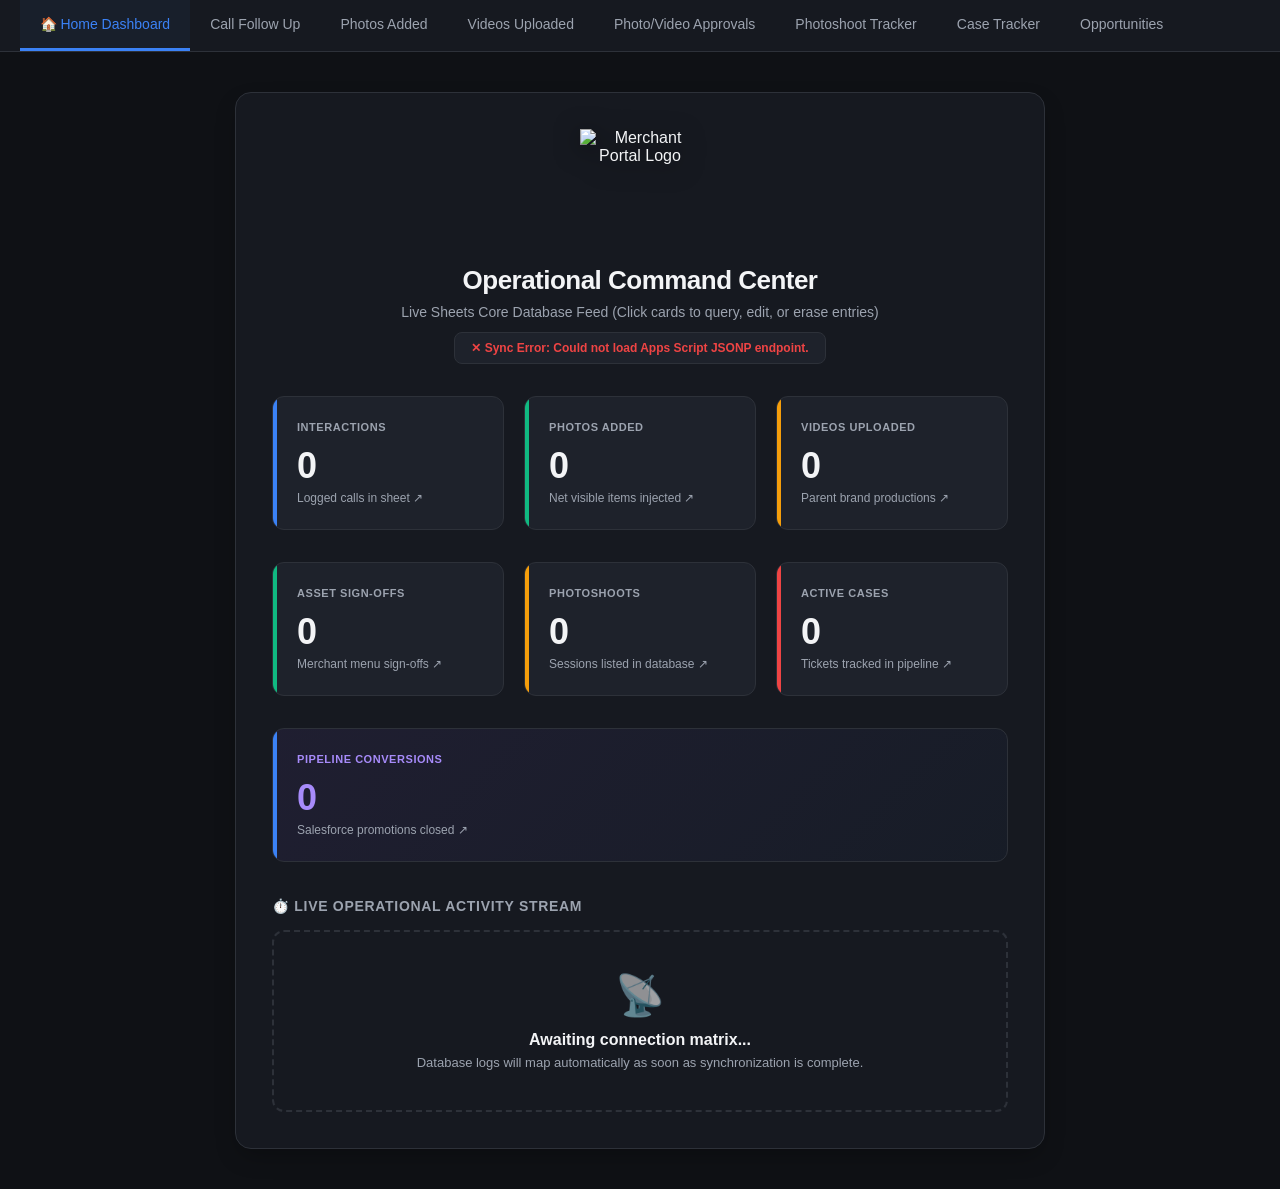
==== commit 84d76d2d: "Update index.html" ====
--- a/index.html
+++ b/index.html
@@ -1,13 +1,10 @@
 <!DOCTYPE html>
 <html lang="en">
 <head>
-    <!-- 1) Page metadata and mobile behavior -->
     <meta charset="UTF-8">
     <meta name="viewport" content="width=device-width, initial-scale=1.0">
     <title>Merchant Portal v3.0 - Live Sync Edition</title>
     <link rel="icon" type="image/png" href="https://i.imgur.com/VcJTtbD.png">
-
-    <!-- 2) Visual design and layout -->
     <style>
         :root {
             --bg-color: #0f1115;
@@ -23,12 +20,18 @@
             --danger-color: #ef4444;
         }
 
+        * { box-sizing: border-box; }
+
+        html, body {
+            margin: 0;
+            padding: 0;
+            min-height: 100%;
+        }
+
         body {
             font-family: -apple-system, BlinkMacSystemFont, "Segoe UI", Roboto, sans-serif;
             background-color: var(--bg-color);
             color: var(--text-main);
-            margin: 0;
-            padding: 0;
             display: flex;
             flex-direction: column;
             align-items: center;
@@ -42,7 +45,6 @@
             display: flex;
             overflow-x: auto;
             padding: 0 20px;
-            box-sizing: border-box;
             position: sticky;
             top: 0;
             z-index: 100;
@@ -74,7 +76,6 @@
             width: 100%;
             max-width: 850px;
             padding: 40px 20px;
-            box-sizing: border-box;
         }
 
         header {
@@ -150,7 +151,6 @@
             border-radius: 8px;
             color: var(--text-main);
             font-size: 15px;
-            box-sizing: border-box;
             transition: all 0.2s ease;
         }
 
@@ -166,14 +166,21 @@
             font-family: inherit;
         }
 
-        .grid-2 { display: grid; grid-template-columns: 1fr 1fr; gap: 20px; }
-        .grid-3 { display: grid; grid-template-columns: 2fr 1fr 1fr; gap: 16px; align-items: end; }
+        .grid-2 {
+            display: grid;
+            grid-template-columns: 1fr 1fr;
+            gap: 20px;
+        }
+
+        .grid-3 {
+            display: grid;
+            grid-template-columns: 2fr 1fr 1fr;
+            gap: 16px;
+            align-items: end;
+        }
 
         @media (max-width: 768px) {
-            .grid-2, .grid-3 {
-                grid-template-columns: 1fr;
-                gap: 12px;
-            }
+            .grid-2, .grid-3 { grid-template-columns: 1fr; gap: 12px; }
         }
 
         button {
@@ -324,7 +331,6 @@
             justify-content: center;
             align-items: center;
             padding: 20px;
-            box-sizing: border-box;
         }
 
         .modal-window {
@@ -438,8 +444,6 @@
     </style>
 </head>
 <body>
-
-<!-- 3) Main tab navigation -->
 <nav class="tab-navigation">
     <div class="tab active" onclick="switchTab(event, 'homeSection')">🏠 Home Dashboard</div>
     <div class="tab" onclick="switchTab(event, 'callsSection')">Call Follow Up</div>
@@ -453,8 +457,6 @@
 
 <div class="container">
     <div class="form-card">
-        
-        <!-- 4) Dashboard area -->
         <div id="homeSection" class="form-section active">
             <header>
                 <img src="https://i.imgur.com/VcJTtbD.png" alt="Merchant Portal Logo" class="app-logo">
@@ -518,8 +520,7 @@
                 </div>
             </div>
         </div>
-        
-        <!-- 5) Call log form -->
+
         <div id="callsSection" class="form-section">
             <header>
                 <img src="https://i.imgur.com/VcJTtbD.png" class="app-logo">
@@ -573,7 +574,6 @@
             <div class="status-msg"></div>
         </div>
 
-        <!-- 6) Photos Added form -->
         <div id="photosAddedSection" class="form-section">
             <header>
                 <img src="https://i.imgur.com/VcJTtbD.png" class="app-logo">
@@ -599,7 +599,6 @@
             <div class="status-msg"></div>
         </div>
 
-        <!-- 7) Videos Uploaded form -->
         <div id="videosUploadedSection" class="form-section">
             <header>
                 <img src="https://i.imgur.com/VcJTtbD.png" class="app-logo">
@@ -615,7 +614,6 @@
             <div class="status-msg"></div>
         </div>
 
-        <!-- 8) Approvals form -->
         <div id="approvalsSection" class="form-section">
             <header>
                 <img src="https://i.imgur.com/VcJTtbD.png" class="app-logo">
@@ -643,7 +641,6 @@
             <div class="status-msg"></div>
         </div>
 
-        <!-- 9) Photoshoot tracker form -->
         <div id="photoshootSection" class="form-section">
             <header>
                 <img src="https://i.imgur.com/VcJTtbD.png" class="app-logo">
@@ -681,7 +678,6 @@
             <div class="status-msg"></div>
         </div>
 
-        <!-- 10) Case tracker form -->
         <div id="caseTrackerSection" class="form-section">
             <header>
                 <img src="https://i.imgur.com/VcJTtbD.png" class="app-logo">
@@ -725,7 +721,6 @@
             <div class="status-msg"></div>
         </div>
 
-        <!-- 11) Opportunities form -->
         <div id="opportunitiesSection" class="form-section">
             <header>
                 <img src="https://i.imgur.com/VcJTtbD.png" class="app-logo">
@@ -772,18 +767,15 @@
             </form>
             <div class="status-msg"></div>
         </div>
-
     </div>
 </div>
 
-<!-- 12) Record modal for viewing and editing rows -->
 <div id="dataModal" class="modal-overlay" onclick="closeDataModal(event)">
     <div class="modal-window" onclick="event.stopPropagation()">
         <div class="modal-header">
             <h2 class="modal-title" id="modalTitle">Database Engine Log Query</h2>
             <button class="modal-close-btn" onclick="document.getElementById('dataModal').style.display='none'">×</button>
         </div>
-        
         <div class="filter-control-panel">
             <div class="grid-3">
                 <div>
@@ -804,19 +796,18 @@
                 <button class="filter-action-btn" onclick="resetModalFilters()" style="background-color: var(--input-bg); border: 1px solid var(--border-color); color: var(--text-main);">Reset Parameters</button>
             </div>
         </div>
-
         <div class="modal-body" id="modalBody"></div>
     </div>
 </div>
 
-<!-- 13) JavaScript logic: syncing, form submission, edit/delete, dashboard refresh -->
 <script>
     const WEB_APP_URL = "https://script.google.com/a/macros/ext.doordash.com/s/AKfycbwh7GddixjGsa8F1WHE45UZ7JmR4wZBAHrEcks8XUan-2PnwI0G-pnbQ5vX62OKtggAJQ/exec";
-    
+
     let currentModalCategory = "";
-    const sessionMetrics = { calls: 0, photosAdded: 0, videosUploaded: 0, contentApprovals: 0, photoshootTracker: 0, caseTracker: 0, opportunities: 0 };
-    const localSessionHistory = { calls: [], photosAdded: [], videosUploaded: [], contentApprovals: [], photoshootTracker: [], caseTracker: [], opportunities: [] };
-    let globalHistoricalDatabase = {}; 
+    const localSessionHistory = {
+        calls: [], photosAdded: [], videosUploaded: [], contentApprovals: [], photoshootTracker: [], caseTracker: [], opportunities: []
+    };
+    let globalHistoricalDatabase = {};
 
     const sheetTabMapping = {
         calls: "Calls Master",
@@ -838,8 +829,13 @@
     function toggleCoFundedFields(value) {
         const block = document.getElementById('coFundedBlock');
         const inputs = block.querySelectorAll('input');
-        if (value === "Yes") { block.style.display = "block"; inputs.forEach(i => i.required = true); } 
-        else { block.style.display = "none"; inputs.forEach(i => { i.required = false; i.value = ""; }); }
+        if (value === "Yes") {
+            block.style.display = "block";
+            inputs.forEach(i => i.required = true);
+        } else {
+            block.style.display = "none";
+            inputs.forEach(i => { i.required = false; i.value = ""; });
+        }
     }
 
     function normalizeDatabasePayload(response) {
@@ -855,7 +851,6 @@
     function postToAppsScript(payload) {
         const body = new URLSearchParams();
         body.append("payload", JSON.stringify(payload));
-
         return fetch(WEB_APP_URL, {
             method: "POST",
             mode: "no-cors",
@@ -904,12 +899,10 @@
                     globalHistoricalDatabase = db || {};
                     recalculateDashboardCounters();
                     buildActivityStreamFromHistory();
-
                     if (syncBtn) {
                         syncBtn.textContent = "✓ Master Sheets Linked Real-Time";
                         syncBtn.style.color = "var(--success-color)";
                     }
-
                     cleanup();
                     resolve(globalHistoricalDatabase);
                 } catch (err) {
@@ -930,17 +923,17 @@
 
     function recalculateDashboardCounters() {
         if (!globalHistoricalDatabase) return;
-        
-        let callsCount = (globalHistoricalDatabase["Calls Master"] || []).length;
-        let videosCount = (globalHistoricalDatabase["Videos Uploaded"] || []).length;
-        let approvalsCount = (globalHistoricalDatabase["Photo-Video Approvals"] || []).length;
-        let shootsCount = (globalHistoricalDatabase["Photoshoot Tracker"] || []).length;
-        let casesCount = (globalHistoricalDatabase["Case Tracker"] || []).length;
-        let oppsCount = (globalHistoricalDatabase["Opportunities"] || []).length;
+
+        const callsCount = (globalHistoricalDatabase["Calls Master"] || []).length;
+        const videosCount = (globalHistoricalDatabase["Videos Uploaded"] || []).length;
+        const approvalsCount = (globalHistoricalDatabase["Photo-Video Approvals"] || []).length;
+        const shootsCount = (globalHistoricalDatabase["Photoshoot Tracker"] || []).length;
+        const casesCount = (globalHistoricalDatabase["Case Tracker"] || []).length;
+        const oppsCount = (globalHistoricalDatabase["Opportunities"] || []).length;
 
         let netPhotos = 0;
         (globalHistoricalDatabase["Photos Added"] || []).forEach(row => {
-            netPhotos += (parseInt(row["Photos Added"]) || 0);
+            netPhotos += (parseInt(row["Photos Added"], 10) || 0);
         });
 
         document.getElementById('dashCallsCount').textContent = callsCount;
@@ -955,8 +948,8 @@
     function buildActivityStreamFromHistory() {
         const streamContainer = document.getElementById('activityStreamContainer');
         streamContainer.innerHTML = "";
-        
-        let mergedList = [];
+
+        const mergedList = [];
 
         Object.keys(sheetTabMapping).forEach(catKey => {
             const tabName = sheetTabMapping[catKey];
@@ -974,7 +967,7 @@
         mergedList.sort((a, b) => new Date(b.time) - new Date(a.time));
         const limitedList = mergedList.slice(0, 8);
 
-        if(limitedList.length === 0) {
+        if (limitedList.length === 0) {
             streamContainer.innerHTML = `
                 <div class="empty-state" id="dashboardEmptyState">
                     <div class="empty-state-icon">📡</div>
@@ -988,7 +981,7 @@
             const activityItem = document.createElement('div');
             activityItem.className = 'activity-log-item';
             const displayTime = new Date(item.time).toLocaleTimeString([], { hour: '2-digit', minute: '2-digit' });
-            let displayBadge = item.category === 'photosAdded' ? 'photo' : item.category === 'videosUploaded' ? 'video' : item.category === 'contentApprovals' ? 'opp' : item.category === 'caseTracker' ? 'case' : 'call';
+            const displayBadge = item.category === 'photosAdded' ? 'photo' : item.category === 'videosUploaded' ? 'video' : item.category === 'contentApprovals' ? 'opp' : item.category === 'caseTracker' ? 'case' : 'call';
             activityItem.innerHTML = `<div class="activity-details"><span class="badge ${displayBadge}">${item.id || item.category}</span> Verified tracking for <span>${item.store}</span></div><div class="activity-time">${displayTime}</div>`;
             streamContainer.appendChild(activityItem);
         });
@@ -1000,7 +993,7 @@
         resetModalFilters();
     }
 
-    function closeDataModal(e) {
+    function closeDataModal() {
         document.getElementById('dataModal').style.display = 'none';
     }
 
@@ -1028,9 +1021,10 @@
             isHistorical = false;
         }
 
-        let filtered = records.filter(item => {
+        const filtered = records.filter(item => {
             const storeName = (item["Store Name"] || item["Store"] || item["Business Name"] || item["storeName"] || item["businessName"] || "").toString().toLowerCase();
             const dateStr = item["Timestamp"] || item["Date Logged"] || item["Date"] || item["loggedAt"] || "";
+
             if (searchTerm && !storeName.includes(searchTerm)) return false;
             if (dateStr) {
                 const ms = new Date(dateStr).getTime();
@@ -1049,14 +1043,14 @@
             const rowDiv = document.createElement('div');
             rowDiv.className = 'modal-data-row';
             rowDiv.id = `row-wrapper-${item["ID"] || 'temp'}`;
-            
+
             const timeSource = item["Timestamp"] || item["Date Logged"] || item["Date"] || item["loggedAt"];
-            const rawTime = timeSource ? new Date(timeSource).toLocaleDateString() + " " + new Date(timeSource).toLocaleTimeString([], {hour:'2-digit', minute:'2-digit'}) : "N/A";
+            const rawTime = timeSource ? new Date(timeSource).toLocaleDateString() + " " + new Date(timeSource).toLocaleTimeString([], { hour: '2-digit', minute: '2-digit' }) : "N/A";
             const name = item["Store Name"] || item["Store"] || item["Business Name"] || item["storeName"] || item["businessName"] || "Merchant Record";
 
             let gridHtml = `<div class="metric-item-pill-grid" id="view-pillbox-${item["ID"]}">`;
             Object.keys(item).forEach(key => {
-                if(!["ID", "Timestamp", "loggedAt", "formSource"].includes(key)) {
+                if (!["ID", "Timestamp", "loggedAt", "formSource"].includes(key)) {
                     gridHtml += `<div class="metric-pill"><strong>${key}</strong><span>${item[key]}</span></div>`;
                 }
             });
@@ -1064,7 +1058,7 @@
 
             let editFormHtml = `<div class="inline-editing-form" id="edit-formbox-${item["ID"]}" style="display:none; margin-top:10px;">`;
             Object.keys(item).forEach(key => {
-                if(!["ID", "Timestamp", "loggedAt", "formSource"].includes(key)) {
+                if (!["ID", "Timestamp", "loggedAt", "formSource"].includes(key)) {
                     editFormHtml += `
                         <div style="margin-bottom:10px;">
                             <label style="font-size:10px; color:var(--accent-color);">${key}</label>
@@ -1088,6 +1082,7 @@
                     <button class="mutation-inline-btn edit-trigger" onclick="toggleInlineEditLayout('${item["ID"]}', true)">✏️ Edit Row</button>
                     <button class="mutation-inline-btn delete-trigger" onclick="executeRowDeletionMutation('${item["ID"]}')">🗑️ Erase Record</button>
                 </div>`;
+
             body.appendChild(rowDiv);
         });
     }
@@ -1102,14 +1097,12 @@
         const formBox = document.getElementById(`edit-formbox-${recordId}`);
         const inputs = formBox.querySelectorAll('input[data-field-key]');
         const updatedFields = {};
-        
         inputs.forEach(input => {
             updatedFields[input.getAttribute('data-field-key')] = input.value;
         });
 
         const targetTab = sheetTabMapping[currentModalCategory];
-        const payload = { operationType: "edit", targetTab: targetTab, recordId: recordId, updatedFields: updatedFields };
-
+        const payload = { operationType: "edit", targetTab, recordId, updatedFields };
         const targetRow = document.getElementById(`row-wrapper-${recordId}`);
         targetRow.style.opacity = "0.4";
 
@@ -1117,7 +1110,6 @@
             await postToAppsScript(payload);
             await delay(1000);
             await syncGlobalHistoryAsync();
-
             targetRow.style.opacity = "1";
             toggleInlineEditLayout(recordId, false);
             applyActiveModalFilters();
@@ -1134,8 +1126,7 @@
         if (!confirm(`⚠️ Confirm Deletion:\nAre you sure you want to permanently erase record ${recordId} from Google Sheets?`)) return;
 
         const targetTab = sheetTabMapping[currentModalCategory];
-        const payload = { operationType: "delete", targetTab: targetTab, recordId: recordId };
-
+        const payload = { operationType: "delete", targetTab, recordId };
         const targetRow = document.getElementById(`row-wrapper-${recordId}`);
         targetRow.style.opacity = "0.3";
 
@@ -1143,7 +1134,6 @@
             await postToAppsScript(payload);
             await delay(1000);
             await syncGlobalHistoryAsync();
-
             targetRow.remove();
             applyActiveModalFilters();
             recalculateDashboardCounters();
@@ -1191,11 +1181,7 @@
             const confirmedByCount = afterCount > beforeCount;
             const confirmedByMerchant = afterRows.some(row => {
                 const rowMerchant = (
-                    row["Store Name"] ||
-                    row["Business Name"] ||
-                    row["storeName"] ||
-                    row["businessName"] ||
-                    ""
+                    row["Store Name"] || row["Business Name"] || row["storeName"] || row["businessName"] || ""
                 ).toString().trim().toLowerCase();
                 return submittedMerchantName && rowMerchant === submittedMerchantName;
             });
@@ -1212,7 +1198,6 @@
 
             form.reset();
             if (actionType === "opportunities") toggleCoFundedFields("No");
-
         } catch (err) {
             console.error(err);
             status.style.display = "block";
@@ -1232,31 +1217,3 @@
 </script>
 </body>
 </html>
-```
-
-## What each numbered section does
-
-1. Page metadata and mobile setup.
-2. The dark theme, form styling, dashboard cards, modal styling, and edit controls.
-3. The top navigation tabs that switch between forms and dashboard.
-4. The home dashboard, summary cards, and live activity stream.
-5. The call logging form.
-6. The photos added form.
-7. The videos uploaded form.
-8. The approvals form.
-9. The photoshoot tracker form.
-10. The case tracker form.
-11. The opportunities form.
-12. The modal that lets you filter, inspect, edit, and delete records.
-13. The JavaScript that connects the page to Apps Script, syncs the sheet, posts new rows, refreshes the dashboard, and handles inline edits/deletes.
-
-## Important note
-
-This file is designed to work with the Apps Script updates we already fixed:
-
-• `Config.gs` with `getDb_()`
-• `Receiver.gs` with JSONP sync and POST routing
-• all service files using `getDb_()`
-• edit/delete confirmation after writes
-
-Once you paste this into GitHub, the next step is to redeploy Apps Script and test one form submission end to end.
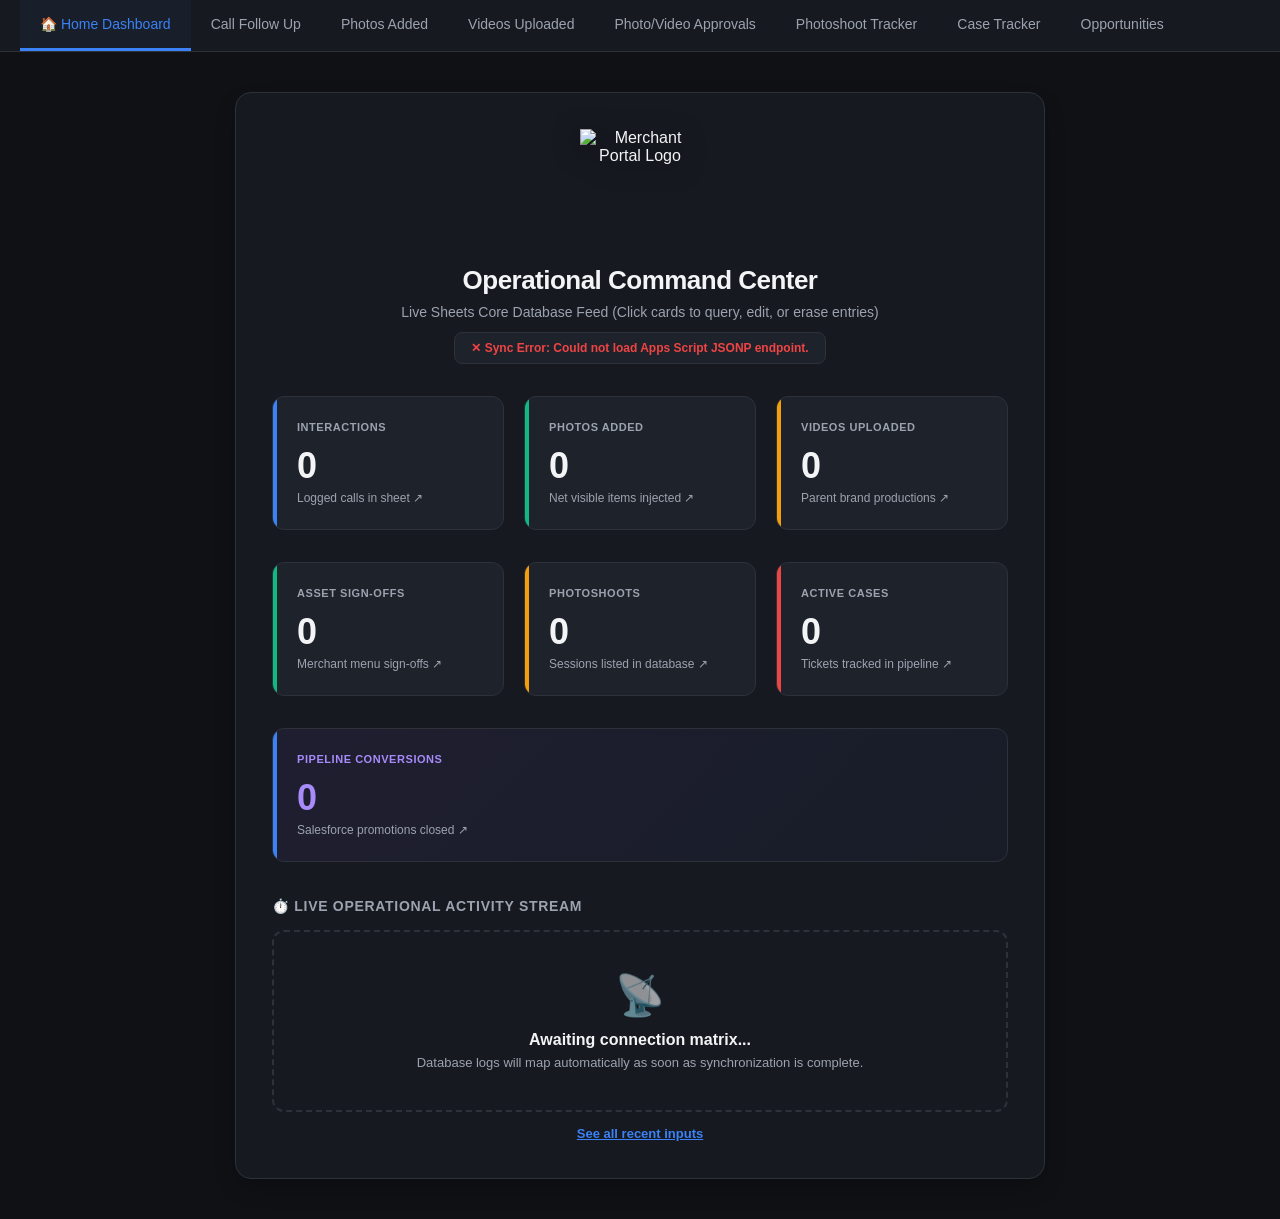
==== commit b6abb16a: "Update index.html" ====
--- a/index.html
+++ b/index.html
@@ -518,6 +518,11 @@
                         <p>Database logs will map automatically as soon as synchronization is complete.</p>
                     </div>
                 </div>
+                <div style="text-align:center; margin-top: 12px;">
+                    <button type="button" onclick="openAllRecentInputsModal()" style="width:auto; background:none; border:none; color: var(--accent-color); font-size: 13px; padding: 0; margin: 0; text-decoration: underline; cursor: pointer;">
+                        See all recent inputs
+                    </button>
+                </div>
             </div>
         </div>
 
@@ -965,7 +970,7 @@
         });
 
         mergedList.sort((a, b) => new Date(b.time) - new Date(a.time));
-        const limitedList = mergedList.slice(0, 8);
+        const limitedList = mergedList.slice(0, 5);
 
         if (limitedList.length === 0) {
             streamContainer.innerHTML = `
@@ -989,6 +994,14 @@
 
     function openDataModal(category) {
         currentModalCategory = category;
+        document.getElementById('modalTitle').textContent = 'Database Engine Log Query';
+        document.getElementById('dataModal').style.display = "flex";
+        resetModalFilters();
+    }
+
+    function openAllRecentInputsModal() {
+        currentModalCategory = 'allRecentInputs';
+        document.getElementById('modalTitle').textContent = 'All Recent Inputs';
         document.getElementById('dataModal').style.display = "flex";
         resetModalFilters();
     }
@@ -1012,16 +1025,28 @@
         const startVal = document.getElementById('filterStartDate').value;
         const endVal = document.getElementById('filterEndDate').value;
 
-        const targetTab = sheetTabMapping[currentModalCategory];
-        let records = globalHistoricalDatabase[targetTab] || [];
+        let records = [];
         let isHistorical = true;
+
+        if (currentModalCategory === 'allRecentInputs') {
+            Object.keys(sheetTabMapping).forEach(catKey => {
+                const tabName = sheetTabMapping[catKey];
+                const tabRecords = globalHistoricalDatabase[tabName] || [];
+                tabRecords.forEach(r => {
+                    records.push({ ...r, __sourceCategory: catKey });
+                });
+            });
+        } else {
+            const targetTab = sheetTabMapping[currentModalCategory];
+            records = globalHistoricalDatabase[targetTab] || [];
+        }
 
         if (records.length === 0) {
             records = localSessionHistory[currentModalCategory] || [];
             isHistorical = false;
         }
 
-        const filtered = records.filter(item => {
+        let filtered = records.filter(item => {
             const storeName = (item["Store Name"] || item["Store"] || item["Business Name"] || item["storeName"] || item["businessName"] || "").toString().toLowerCase();
             const dateStr = item["Timestamp"] || item["Date Logged"] || item["Date"] || item["loggedAt"] || "";
 
@@ -1034,6 +1059,12 @@
             return true;
         });
 
+        filtered = filtered.sort((a, b) => {
+            const aTime = new Date(a["Timestamp"] || a["Date Logged"] || a["Date"] || a["loggedAt"] || 0).getTime();
+            const bTime = new Date(b["Timestamp"] || b["Date Logged"] || b["Date"] || b["loggedAt"] || 0).getTime();
+            return bTime - aTime;
+        });
+
         if (filtered.length === 0) {
             body.innerHTML = `<div class="empty-state" style="border:none;"><h3>No records match criteria</h3><p>Verify parameters or ensure your sheet contains logged data lines.</p></div>`;
             return;
@@ -1045,12 +1076,13 @@
             rowDiv.id = `row-wrapper-${item["ID"] || 'temp'}`;
 
             const timeSource = item["Timestamp"] || item["Date Logged"] || item["Date"] || item["loggedAt"];
-            const rawTime = timeSource ? new Date(timeSource).toLocaleDateString() + " " + new Date(timeSource).toLocaleTimeString([], { hour: '2-digit', minute: '2-digit' }) : "N/A";
+            const rawTime = timeSource ? new Date(timeSource).toLocaleDateString() + " " + new Date(timeSource).toLocaleTimeString([], {hour:'2-digit', minute:'2-digit'}) : "N/A";
             const name = item["Store Name"] || item["Store"] || item["Business Name"] || item["storeName"] || item["businessName"] || "Merchant Record";
+            const sourceCategory = item.__sourceCategory || currentModalCategory;
 
             let gridHtml = `<div class="metric-item-pill-grid" id="view-pillbox-${item["ID"]}">`;
             Object.keys(item).forEach(key => {
-                if (!["ID", "Timestamp", "loggedAt", "formSource"].includes(key)) {
+                if(!["ID", "Timestamp", "loggedAt", "formSource", "__sourceCategory"].includes(key)) {
                     gridHtml += `<div class="metric-pill"><strong>${key}</strong><span>${item[key]}</span></div>`;
                 }
             });
@@ -1058,7 +1090,7 @@
 
             let editFormHtml = `<div class="inline-editing-form" id="edit-formbox-${item["ID"]}" style="display:none; margin-top:10px;">`;
             Object.keys(item).forEach(key => {
-                if (!["ID", "Timestamp", "loggedAt", "formSource"].includes(key)) {
+                if(!["ID", "Timestamp", "loggedAt", "formSource", "__sourceCategory"].includes(key)) {
                     editFormHtml += `
                         <div style="margin-bottom:10px;">
                             <label style="font-size:10px; color:var(--accent-color);">${key}</label>
@@ -1074,7 +1106,7 @@
             </div>`;
 
             rowDiv.innerHTML = `
-                <span class="row-meta-tag">${item["ID"] || 'PENDING'} — ${rawTime} ${!isHistorical ? '[Local Backup Session]' : '[Sheet Database]'}</span>
+                <span class="row-meta-tag">${item["ID"] || 'PENDING'} — ${rawTime} ${sourceCategory ? '[' + sourceCategory + ']' : ''} ${!isHistorical ? '[Local Backup Session]' : '[Sheet Database]'}</span>
                 <strong style="font-size:16px;">${name}</strong>
                 ${gridHtml}
                 ${editFormHtml}
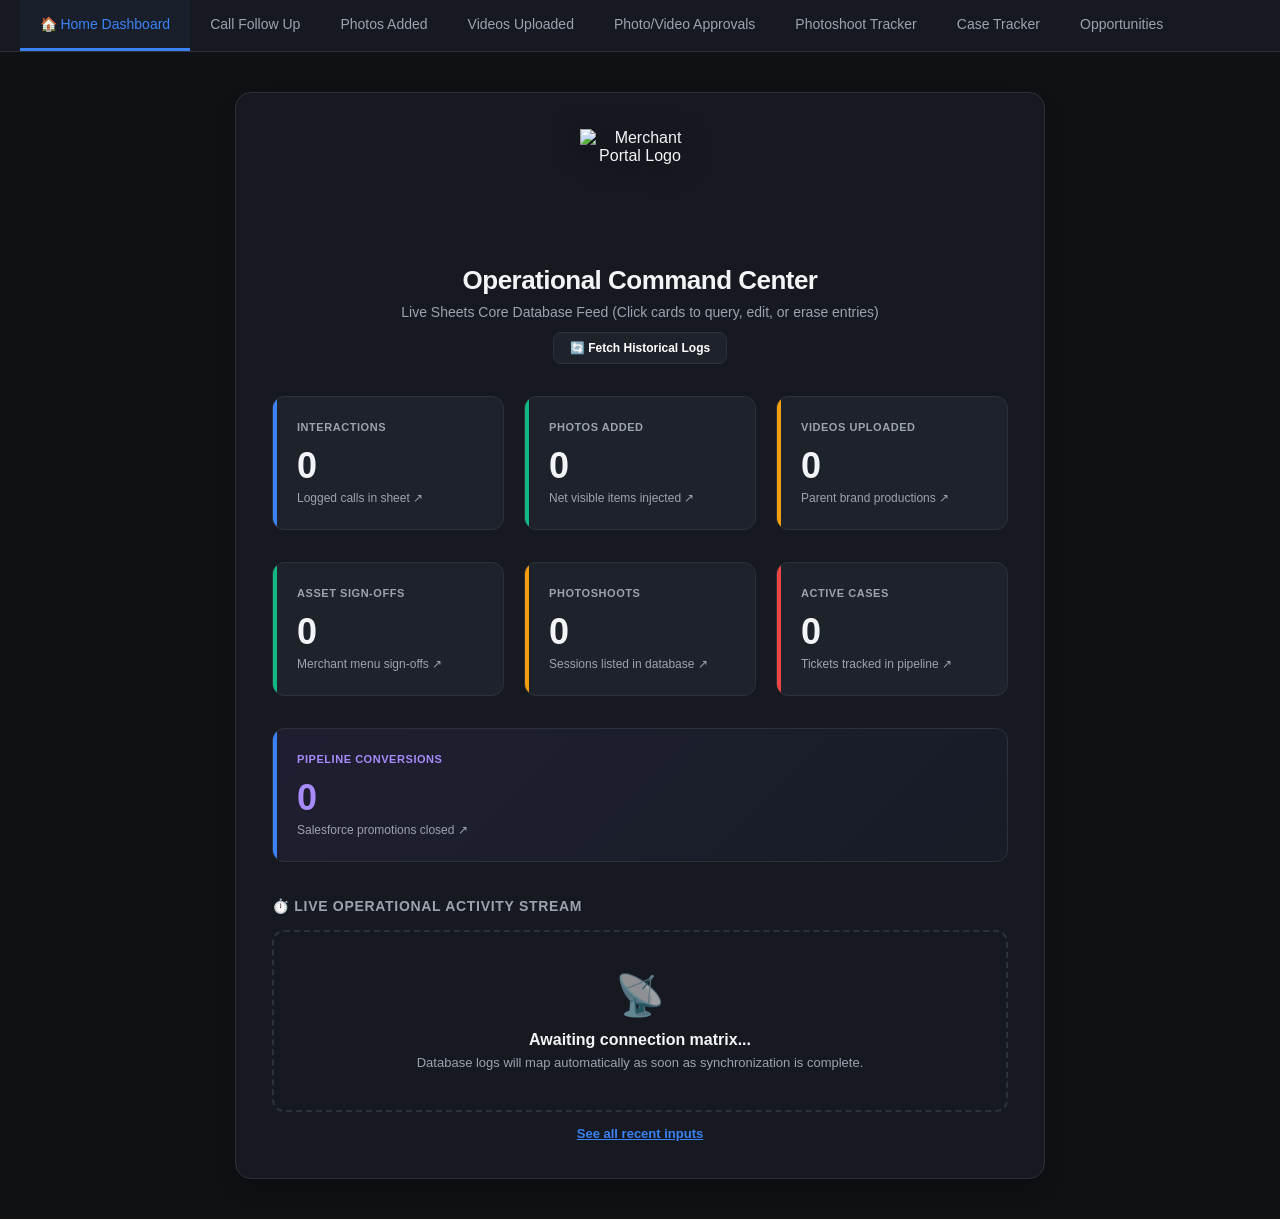
==== commit a687e686: "Update index.html" ====
--- a/index.html
+++ b/index.html
@@ -813,6 +813,11 @@
         calls: [], photosAdded: [], videosUploaded: [], contentApprovals: [], photoshootTracker: [], caseTracker: [], opportunities: []
     };
     let globalHistoricalDatabase = {};
+    let globalSyncInFlight = null;
+    let globalSyncQueued = false;
+    let globalSyncSequence = 0;
+    const GLOBAL_DB_CACHE_KEY = "merchantTrackerGlobalDatabaseCache_v3";
+    const GLOBAL_DB_CACHE_META_KEY = "merchantTrackerGlobalDatabaseCacheMeta_v3";
 
     const sheetTabMapping = {
         calls: "Calls Master",
@@ -864,24 +869,71 @@
         });
     }
 
+    function saveGlobalDatabaseCache(db) {
+        try {
+            localStorage.setItem(GLOBAL_DB_CACHE_KEY, JSON.stringify(db || {}));
+            localStorage.setItem(GLOBAL_DB_CACHE_META_KEY, JSON.stringify({ savedAt: Date.now(), sequence: ++globalSyncSequence }));
+        } catch (err) {
+            console.warn("Could not cache merchant tracker database:", err);
+        }
+    }
+
+    function loadGlobalDatabaseCache() {
+        try {
+            const raw = localStorage.getItem(GLOBAL_DB_CACHE_KEY);
+            if (!raw) return false;
+            const cached = JSON.parse(raw);
+            if (!cached || typeof cached !== "object") return false;
+            globalHistoricalDatabase = cached;
+            recalculateDashboardCounters();
+            buildActivityStreamFromHistory();
+            return true;
+        } catch (err) {
+            console.warn("Could not load merchant tracker database cache:", err);
+            return false;
+        }
+    }
+
+    function setSyncButtonState(text, color, disabled) {
+        const syncBtn = document.getElementById('syncDatabaseBtn');
+        if (!syncBtn) return;
+        syncBtn.textContent = text;
+        syncBtn.style.color = color || "";
+        syncBtn.disabled = Boolean(disabled);
+    }
+
     function syncGlobalHistory() {
-        return syncGlobalHistoryAsync().catch(err => {
+        return syncGlobalHistoryAsync({ foreground: true }).catch(err => {
             console.error(err);
+            setSyncButtonState("✕ Sync Error: " + err.message, "var(--danger-color)", false);
+            return globalHistoricalDatabase;
+        });
+    }
+
+    function syncGlobalHistoryInBackground() {
+        return syncGlobalHistoryAsync({ foreground: false }).catch(err => {
+            console.warn("Background database sync failed:", err);
+            return globalHistoricalDatabase;
+        });
+    }
+
+    function syncGlobalHistoryAsync(options = {}) {
+        const foreground = options.foreground !== false;
+
+        if (globalSyncInFlight) {
+            if (!foreground) return globalSyncInFlight;
+            return globalSyncInFlight;
+        }
+
+        if (globalSyncQueued) return Promise.resolve(globalHistoricalDatabase);
+
+        globalSyncQueued = true;
+        const syncPromise = new Promise((resolve, reject) => {
             const syncBtn = document.getElementById('syncDatabaseBtn');
-            if (syncBtn) {
-                syncBtn.textContent = "✕ Sync Error: " + err.message;
-                syncBtn.style.color = "var(--danger-color)";
-                syncBtn.disabled = false;
-            }
-        });
-    }
-
-    function syncGlobalHistoryAsync() {
-        return new Promise((resolve, reject) => {
-            const syncBtn = document.getElementById('syncDatabaseBtn');
-            if (syncBtn) {
+            if (foreground && syncBtn) {
                 syncBtn.textContent = "Connecting to Sheets Engine Data Stream...";
                 syncBtn.disabled = true;
+                syncBtn.style.color = "";
             }
 
             const callbackName = 'doorDashCallback_' + Date.now() + '_' + Math.floor(Math.random() * 100000);
@@ -889,25 +941,29 @@
             const timeout = setTimeout(() => {
                 cleanup();
                 reject(new Error("Database sync timed out."));
-            }, 15000);
+            }, foreground ? 15000 : 20000);
+
+            let settled = false;
 
             function cleanup() {
                 clearTimeout(timeout);
                 delete window[callbackName];
                 if (script.parentNode) script.parentNode.removeChild(script);
-                if (syncBtn) syncBtn.disabled = false;
+                globalSyncQueued = false;
+                globalSyncInFlight = null;
+                if (foreground && syncBtn) syncBtn.disabled = false;
             }
 
             window[callbackName] = function(response) {
+                if (settled) return;
+                settled = true;
                 try {
                     const db = normalizeDatabasePayload(response);
                     globalHistoricalDatabase = db || {};
+                    saveGlobalDatabaseCache(globalHistoricalDatabase);
                     recalculateDashboardCounters();
                     buildActivityStreamFromHistory();
-                    if (syncBtn) {
-                        syncBtn.textContent = "✓ Master Sheets Linked Real-Time";
-                        syncBtn.style.color = "var(--success-color)";
-                    }
+                    if (foreground) setSyncButtonState("✓ Master Sheets Linked Real-Time", "var(--success-color)", false);
                     cleanup();
                     resolve(globalHistoricalDatabase);
                 } catch (err) {
@@ -917,6 +973,8 @@
             };
 
             script.onerror = function() {
+                if (settled) return;
+                settled = true;
                 cleanup();
                 reject(new Error("Could not load Apps Script JSONP endpoint."));
             };
@@ -924,6 +982,9 @@
             script.src = WEB_APP_URL + (WEB_APP_URL.includes('?') ? '&' : '?') + 'callback=' + encodeURIComponent(callbackName) + '&t=' + Date.now();
             document.body.appendChild(script);
         });
+
+        globalSyncInFlight = syncPromise;
+        return syncPromise;
     }
 
     function recalculateDashboardCounters() {
@@ -1188,55 +1249,46 @@
 
         try {
             btn.disabled = true;
-            btn.textContent = "Checking Sheet state...";
+            btn.textContent = "Writing Row to Live Sheets...";
             status.style.display = "none";
-
-            const beforeDb = await syncGlobalHistoryAsync();
-            const beforeCount = ((beforeDb && beforeDb[targetTab]) || []).length;
 
             const formData = new FormData(form);
             const data = Object.fromEntries(formData.entries());
             data.formSource = actionType;
 
-            const submittedMerchantName = (data.storeName || data.businessName || "").toString().trim().toLowerCase();
-
-            btn.textContent = "Writing Row to Live Sheets...";
+            const localRecord = Object.assign({}, data, {
+                ID: "LOCAL-" + Date.now(),
+                Timestamp: new Date().toISOString(),
+                loggedAt: new Date().toISOString()
+            });
+
+            if (!Array.isArray(localSessionHistory[actionType])) localSessionHistory[actionType] = [];
+            localSessionHistory[actionType].unshift(localRecord);
+
+            btn.textContent = "Saved — Syncing...";
+
             await postToAppsScript(data);
-
-            btn.textContent = "Confirming Sheet Write...";
-            await delay(1500);
-
-            const afterDb = await syncGlobalHistoryAsync();
-            const afterRows = (afterDb && afterDb[targetTab]) || [];
-            const afterCount = afterRows.length;
-
-            const confirmedByCount = afterCount > beforeCount;
-            const confirmedByMerchant = afterRows.some(row => {
-                const rowMerchant = (
-                    row["Store Name"] || row["Business Name"] || row["storeName"] || row["businessName"] || ""
-                ).toString().trim().toLowerCase();
-                return submittedMerchantName && rowMerchant === submittedMerchantName;
-            });
-
-            if (!confirmedByCount && !confirmedByMerchant) {
-                throw new Error("Submission was sent, but Google Sheets did not confirm a new row.");
-            }
 
             status.style.display = "block";
             status.style.backgroundColor = "rgba(16, 185, 129, 0.1)";
             status.style.color = "#10b981";
             status.style.border = "1px solid rgba(16, 185, 129, 0.2)";
-            status.textContent = "✓ Confirmed. Row was written to Google Sheets and dashboard was refreshed.";
+            status.textContent = "✓ Logged successfully. Google Sheets is updating in the background.";
 
             form.reset();
             if (actionType === "opportunities") toggleCoFundedFields("No");
+
+            recalculateDashboardCounters();
+            buildActivityStreamFromHistory();
+
+            syncGlobalHistoryInBackground().catch(err => console.warn("Post-log background sync failed:", err));
         } catch (err) {
             console.error(err);
             status.style.display = "block";
             status.style.backgroundColor = "rgba(239, 68, 68, 0.1)";
             status.style.color = "#ef4444";
             status.style.border = "1px solid rgba(239, 68, 68, 0.2)";
-            status.textContent = "✕ Not confirmed: " + err.message;
+            status.textContent = "✕ Not sent: " + err.message;
         } finally {
             btn.disabled = false;
             btn.textContent = originalBtnText;
@@ -1244,7 +1296,8 @@
     }
 
     window.addEventListener('load', () => {
-        syncGlobalHistory();
+        loadGlobalDatabaseCache();
+        syncGlobalHistoryInBackground();
     });
 </script>
 </body>
